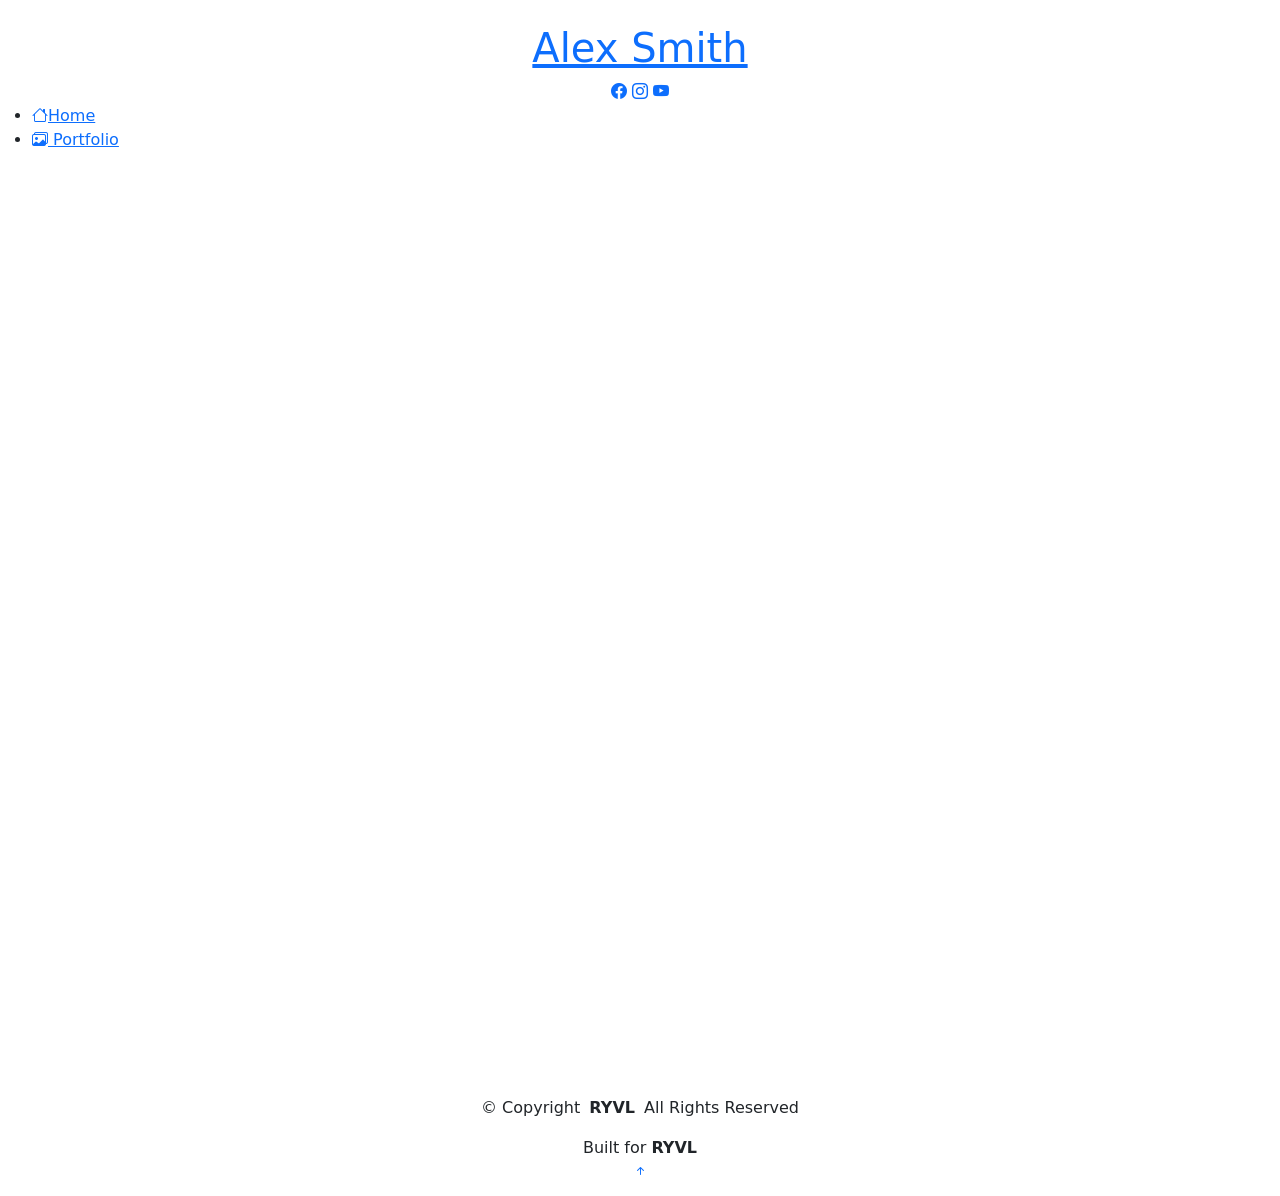
==== iPortfolio/index.html @ b70d0eb5 "1v" ====
<!DOCTYPE html>
<html lang="en">

<head>
  <meta charset="utf-8">
  <meta content="width=device-width, initial-scale=1.0" name="viewport">
  <title>Index - iPortfolio Bootstrap Template</title>
  <meta content="" name="description">
  <meta content="" name="keywords">

  <!-- Favicons -->
  <link href="assets/img/favicon.png" rel="icon">
  <link href="assets/img/apple-touch-icon.png" rel="apple-touch-icon">

  <!-- Fonts -->
  <link href="https://fonts.googleapis.com" rel="preconnect">
  <link href="https://fonts.gstatic.com" rel="preconnect" crossorigin>
  <link href="https://fonts.googleapis.com/css2?family=Roboto:ital,wght@0,100;0,300;0,400;0,500;0,700;0,900;1,100;1,300;1,400;1,500;1,700;1,900&family=Poppins:ital,wght@0,100;0,200;0,300;0,400;0,500;0,600;0,700;0,800;0,900;1,100;1,200;1,300;1,400;1,500;1,600;1,700;1,800;1,900&family=Raleway:ital,wght@0,100;0,200;0,300;0,400;0,500;0,600;0,700;0,800;0,900;1,100;1,200;1,300;1,400;1,500;1,600;1,700;1,800;1,900&display=swap" rel="stylesheet">

  <!-- Vendor CSS Files -->
  <link href="assets/vendor/bootstrap/css/bootstrap.min.css" rel="stylesheet">
  <link href="assets/vendor/bootstrap-icons/bootstrap-icons.css" rel="stylesheet">
  <link href="assets/vendor/aos/aos.css" rel="stylesheet">
  <link href="assets/vendor/glightbox/css/glightbox.min.css" rel="stylesheet">
  <link href="assets/vendor/swiper/swiper-bundle.min.css" rel="stylesheet">

  <!-- Main CSS File -->
  <link href="assets/css/main.css" rel="stylesheet">

  <!-- =======================================================
  * Template Name: iPortfolio
  * Template URL: https://bootstrapmade.com/iportfolio-bootstrap-portfolio-websites-template/
  * Updated: Jun 29 2024 with Bootstrap v5.3.3
  * Author: BootstrapMade.com
  * License: https://bootstrapmade.com/license/
  ======================================================== -->
</head>

<body class="index-page">

  <header id="header" class="header dark-background d-flex flex-column">
    <i class="header-toggle d-xl-none bi bi-list"></i>

    <div class="profile-img">
      <img src="assets/img/my-profile-img.jpg" alt="" class="img-fluid rounded-circle">
    </div>

    <a href="index.html" class="logo d-flex align-items-center justify-content-center">
      <!-- Uncomment the line below if you also wish to use an image logo -->
      <!-- <img src="assets/img/logo.png" alt=""> -->
      <h1 class="sitename">Alex Smith</h1>
    </a>

    <div class="social-links text-center">
      <a href="https://www.facebook.com/aziy.andostylo.7/" class="facebook" target="_blank" rel="noopener noreferrer"><i class="bi bi-facebook"></i></a>
      <a href="https://www.instagram.com/__hkl3" class="instagram" target="_blank" rel="noopener noreferrer"><i class="bi bi-instagram"></i></a>
      <a href="https://www.youtube.com/@kaaloul_hamza" class="youtube" target="_blank" rel="noopener noreferrer"><i class="bi bi-youtube"></i></a>
    </div>

    <nav id="navmenu" class="navmenu">
      <ul>
        <li><a href="#hero" class="active"><i class="bi bi-house navicon"></i>Home</a></li>
        <li><a href="#portfolio"><i class="bi bi-images navicon"></i> Portfolio</a></li>
      </ul>
    </nav>

  </header>

  <main class="main">

    <!-- Hero Section -->
    <section id="hero" class="hero section dark-background">

      <img src="assets/img/hero-bg.jpg" alt="" data-aos="fade-in" class="">

      <div class="container" data-aos="fade-up" data-aos-delay="100">
        <h2>Alex Smith</h2>
        <p>I'm <span class="typed" data-typed-items="Designer, Developer, Freelancer, Photographer">Designer</span><span class="typed-cursor typed-cursor--blink" aria-hidden="true"></span><span class="typed-cursor typed-cursor--blink" aria-hidden="true"></span></p>
      </div>

    </section><!-- /Hero Section -->


    <!-- Portfolio Section -->
    <section id="portfolio" class="portfolio section light-background">

      <!-- Section Title -->
      <div class="container section-title" data-aos="fade-up">
        <h2>Projects</h2>
        <p>Magnam dolores commodi suscipit. Necessitatibus eius consequatur ex aliquid fuga eum quidem. Sit sint consectetur velit. Quisquam quos quisquam cupiditate. Et nemo qui impedit suscipit alias ea. Quia fugiat sit in iste officiis commodi quidem hic quas.</p>
      </div><!-- End Section Title -->

      <div class="container">

        <div class="isotope-layout" data-default-filter="*" data-layout="masonry" data-sort="original-order">

          <ul class="portfolio-filters isotope-filters" data-aos="fade-up" data-aos-delay="100">
            <li data-filter="*" class="filter-active">All</li>
            <li data-filter=".filter-app">App</li>
            <li data-filter=".filter-product">Product</li>
            <li data-filter=".filter-branding">Branding</li>
            <li data-filter=".filter-books">Books</li>
          </ul><!-- End Portfolio Filters -->

          <div class="row gy-4 isotope-container" data-aos="fade-up" data-aos-delay="200">

            <div class="col-lg-4 col-md-6 portfolio-item isotope-item filter-app">
              <div class="portfolio-content h-100">
                <img src="assets/img/portfolio/app-1.jpg" class="img-fluid" alt="">
                <div class="portfolio-info">
                  <h4>App 1</h4>
                  <p>Lorem ipsum, dolor sit amet consectetur</p>
                  <a href="assets/img/portfolio/app-1.jpg" title="App 1" data-gallery="portfolio-gallery-app" class="glightbox preview-link"><i class="bi bi-zoom-in"></i></a>
                  <a href="portfolio-details.html" title="More Details" class="details-link"><i class="bi bi-link-45deg"></i></a>
                </div>
              </div>
            </div><!-- End Portfolio Item -->

            <div class="col-lg-4 col-md-6 portfolio-item isotope-item filter-product">
              <div class="portfolio-content h-100">
                <img src="assets/img/portfolio/product-1.jpg" class="img-fluid" alt="">
                <div class="portfolio-info">
                  <h4>Product 1</h4>
                  <p>Lorem ipsum, dolor sit amet consectetur</p>
                  <a href="assets/img/portfolio/product-1.jpg" title="Product 1" data-gallery="portfolio-gallery-product" class="glightbox preview-link"><i class="bi bi-zoom-in"></i></a>
                  <a href="portfolio-details.html" title="More Details" class="details-link"><i class="bi bi-link-45deg"></i></a>
                </div>
              </div>
            </div><!-- End Portfolio Item -->

            <div class="col-lg-4 col-md-6 portfolio-item isotope-item filter-branding">
              <div class="portfolio-content h-100">
                <img src="assets/img/portfolio/branding-1.jpg" class="img-fluid" alt="">
                <div class="portfolio-info">
                  <h4>Branding 1</h4>
                  <p>Lorem ipsum, dolor sit amet consectetur</p>
                  <a href="assets/img/portfolio/branding-1.jpg" title="Branding 1" data-gallery="portfolio-gallery-branding" class="glightbox preview-link"><i class="bi bi-zoom-in"></i></a>
                  <a href="portfolio-details.html" title="More Details" class="details-link"><i class="bi bi-link-45deg"></i></a>
                </div>
              </div>
            </div><!-- End Portfolio Item -->

            <div class="col-lg-4 col-md-6 portfolio-item isotope-item filter-books">
              <div class="portfolio-content h-100">
                <img src="assets/img/portfolio/books-1.jpg" class="img-fluid" alt="">
                <div class="portfolio-info">
                  <h4>Books 1</h4>
                  <p>Lorem ipsum, dolor sit amet consectetur</p>
                  <a href="assets/img/portfolio/books-1.jpg" title="Branding 1" data-gallery="portfolio-gallery-book" class="glightbox preview-link"><i class="bi bi-zoom-in"></i></a>
                  <a href="portfolio-details.html" title="More Details" class="details-link"><i class="bi bi-link-45deg"></i></a>
                </div>
              </div>
            </div><!-- End Portfolio Item -->

            <div class="col-lg-4 col-md-6 portfolio-item isotope-item filter-app">
              <div class="portfolio-content h-100">
                <img src="assets/img/portfolio/app-2.jpg" class="img-fluid" alt="">
                <div class="portfolio-info">
                  <h4>App 2</h4>
                  <p>Lorem ipsum, dolor sit amet consectetur</p>
                  <a href="assets/img/portfolio/app-2.jpg" title="App 2" data-gallery="portfolio-gallery-app" class="glightbox preview-link"><i class="bi bi-zoom-in"></i></a>
                  <a href="portfolio-details.html" title="More Details" class="details-link"><i class="bi bi-link-45deg"></i></a>
                </div>
              </div>
            </div><!-- End Portfolio Item -->

            <div class="col-lg-4 col-md-6 portfolio-item isotope-item filter-product">
              <div class="portfolio-content h-100">
                <img src="assets/img/portfolio/product-2.jpg" class="img-fluid" alt="">
                <div class="portfolio-info">
                  <h4>Product 2</h4>
                  <p>Lorem ipsum, dolor sit amet consectetur</p>
                  <a href="assets/img/portfolio/product-2.jpg" title="Product 2" data-gallery="portfolio-gallery-product" class="glightbox preview-link"><i class="bi bi-zoom-in"></i></a>
                  <a href="portfolio-details.html" title="More Details" class="details-link"><i class="bi bi-link-45deg"></i></a>
                </div>
              </div>
            </div><!-- End Portfolio Item -->

            <div class="col-lg-4 col-md-6 portfolio-item isotope-item filter-branding">
              <div class="portfolio-content h-100">
                <img src="assets/img/portfolio/branding-2.jpg" class="img-fluid" alt="">
                <div class="portfolio-info">
                  <h4>Branding 2</h4>
                  <p>Lorem ipsum, dolor sit amet consectetur</p>
                  <a href="assets/img/portfolio/branding-2.jpg" title="Branding 2" data-gallery="portfolio-gallery-branding" class="glightbox preview-link"><i class="bi bi-zoom-in"></i></a>
                  <a href="portfolio-details.html" title="More Details" class="details-link"><i class="bi bi-link-45deg"></i></a>
                </div>
              </div>
            </div><!-- End Portfolio Item -->

            <div class="col-lg-4 col-md-6 portfolio-item isotope-item filter-books">
              <div class="portfolio-content h-100">
                <img src="assets/img/portfolio/books-2.jpg" class="img-fluid" alt="">
                <div class="portfolio-info">
                  <h4>Books 2</h4>
                  <p>Lorem ipsum, dolor sit amet consectetur</p>
                  <a href="assets/img/portfolio/books-2.jpg" title="Branding 2" data-gallery="portfolio-gallery-book" class="glightbox preview-link"><i class="bi bi-zoom-in"></i></a>
                  <a href="portfolio-details.html" title="More Details" class="details-link"><i class="bi bi-link-45deg"></i></a>
                </div>
              </div>
            </div><!-- End Portfolio Item -->

            <div class="col-lg-4 col-md-6 portfolio-item isotope-item filter-app">
              <div class="portfolio-content h-100">
                <img src="assets/img/portfolio/app-3.jpg" class="img-fluid" alt="">
                <div class="portfolio-info">
                  <h4>App 3</h4>
                  <p>Lorem ipsum, dolor sit amet consectetur</p>
                  <a href="assets/img/portfolio/app-3.jpg" title="App 3" data-gallery="portfolio-gallery-app" class="glightbox preview-link"><i class="bi bi-zoom-in"></i></a>
                  <a href="portfolio-details.html" title="More Details" class="details-link"><i class="bi bi-link-45deg"></i></a>
                </div>
              </div>
            </div><!-- End Portfolio Item -->

            <div class="col-lg-4 col-md-6 portfolio-item isotope-item filter-product">
              <div class="portfolio-content h-100">
                <img src="assets/img/portfolio/product-3.jpg" class="img-fluid" alt="">
                <div class="portfolio-info">
                  <h4>Product 3</h4>
                  <p>Lorem ipsum, dolor sit amet consectetur</p>
                  <a href="assets/img/portfolio/product-3.jpg" title="Product 3" data-gallery="portfolio-gallery-product" class="glightbox preview-link"><i class="bi bi-zoom-in"></i></a>
                  <a href="portfolio-details.html" title="More Details" class="details-link"><i class="bi bi-link-45deg"></i></a>
                </div>
              </div>
            </div><!-- End Portfolio Item -->

            <div class="col-lg-4 col-md-6 portfolio-item isotope-item filter-branding">
              <div class="portfolio-content h-100">
                <img src="assets/img/portfolio/branding-3.jpg" class="img-fluid" alt="">
                <div class="portfolio-info">
                  <h4>Branding 3</h4>
                  <p>Lorem ipsum, dolor sit amet consectetur</p>
                  <a href="assets/img/portfolio/branding-3.jpg" title="Branding 2" data-gallery="portfolio-gallery-branding" class="glightbox preview-link"><i class="bi bi-zoom-in"></i></a>
                  <a href="portfolio-details.html" title="More Details" class="details-link"><i class="bi bi-link-45deg"></i></a>
                </div>
              </div>
            </div><!-- End Portfolio Item -->

            <div class="col-lg-4 col-md-6 portfolio-item isotope-item filter-books">
              <div class="portfolio-content h-100">
                <img src="assets/img/portfolio/books-3.jpg" class="img-fluid" alt="">
                <div class="portfolio-info">
                  <h4>Books 3</h4>
                  <p>Lorem ipsum, dolor sit amet consectetur</p>
                  <a href="assets/img/portfolio/books-3.jpg" title="Branding 3" data-gallery="portfolio-gallery-book" class="glightbox preview-link"><i class="bi bi-zoom-in"></i></a>
                  <a href="portfolio-details.html" title="More Details" class="details-link"><i class="bi bi-link-45deg"></i></a>
                </div>
              </div>
            </div><!-- End Portfolio Item -->

          </div><!-- End Portfolio Container -->

        </div>

      </div>

    </section><!-- /Portfolio Section -->


        </div>

      </div>

    </section><!-- /Contact Section -->

  </main>

  <footer id="footer" class="footer position-relative light-background">

    <div class="container">
      <div class="copyright text-center ">
        <p>© <span>Copyright</span> <strong class="px-1 sitename">RYVL</strong> <span>All Rights Reserved</span></p>
      </div>
      <div class="credits text-center">
        Built for <strong>RYVL</strong>
      </div>
    </div>

  </footer>

  <!-- Scroll Top -->
  <a href="#" id="scroll-top" class="scroll-top d-flex align-items-center justify-content-center"><i class="bi bi-arrow-up-short"></i></a>

  <!-- Preloader -->
  <div id="preloader"></div>

  <!-- Vendor JS Files -->
  <script src="assets/vendor/bootstrap/js/bootstrap.bundle.min.js"></script>
  <script src="assets/vendor/php-email-form/validate.js"></script>
  <script src="assets/vendor/aos/aos.js"></script>
  <script src="assets/vendor/typed.js/typed.umd.js"></script>
  <script src="assets/vendor/purecounter/purecounter_vanilla.js"></script>
  <script src="assets/vendor/waypoints/noframework.waypoints.js"></script>
  <script src="assets/vendor/glightbox/js/glightbox.min.js"></script>
  <script src="assets/vendor/imagesloaded/imagesloaded.pkgd.min.js"></script>
  <script src="assets/vendor/isotope-layout/isotope.pkgd.min.js"></script>
  <script src="assets/vendor/swiper/swiper-bundle.min.js"></script>

  <!-- Main JS File -->
  <script src="assets/js/main.js"></script>

</body>

</html>
---- iPortfolio/assets/css/main.css ----
/**
* Template Name: iPortfolio
* Template URL: https://bootstrapmade.com/iportfolio-bootstrap-portfolio-websites-template/
* Updated: Jun 29 2024 with Bootstrap v5.3.3
* Author: BootstrapMade.com
* License: https://bootstrapmade.com/license/
*/

/*--------------------------------------------------------------
# Font & Color Variables
# Help: https://bootstrapmade.com/color-system/
--------------------------------------------------------------*/
/* Fonts */
:root {
  --default-font: "Roboto",  system-ui, -apple-system, "Segoe UI", Roboto, "Helvetica Neue", Arial, "Noto Sans", "Liberation Sans", sans-serif, "Apple Color Emoji", "Segoe UI Emoji", "Segoe UI Symbol", "Noto Color Emoji";
  --heading-font: "Raleway",  sans-serif;
  --nav-font: "Poppins",  sans-serif;
}

/* Global Colors - The following color variables are used throughout the website. Updating them here will change the color scheme of the entire website */
:root { 
  --background-color: #ffffff; /* Background color for the entire website, including individual sections */
  --default-color: #272829; /* Default color used for the majority of the text content across the entire website */
  --heading-color: #050d18; /* Color for headings, subheadings and title throughout the website */
  --accent-color: #149ddd; /* Accent color that represents your brand on the website. It's used for buttons, links, and other elements that need to stand out */
  --surface-color: #ffffff; /* The surface color is used as a background of boxed elements within sections, such as cards, icon boxes, or other elements that require a visual separation from the global background. */
  --contrast-color: #ffffff; /* Contrast color for text, ensuring readability against backgrounds of accent, heading, or default colors. */
}

/* Nav Menu Colors - The following color variables are used specifically for the navigation menu. They are separate from the global colors to allow for more customization options */
:root {
  --nav-color: #a8a9b4;  /* The default color of the main navmenu links */
  --nav-hover-color: #ffffff; /* Applied to main navmenu links when they are hovered over or active */
  --nav-mobile-background-color: #040b14; /* Used as the background color for mobile navigation menu */
  --nav-dropdown-background-color: #040b14; /* Used as the background color for dropdown items that appear when hovering over primary navigation items */
  --nav-dropdown-color: #a8a9b4; /* Used for navigation links of the dropdown items in the navigation menu. */
  --nav-dropdown-hover-color: #ffffff; /* Similar to --nav-hover-color, this color is applied to dropdown navigation links when they are hovered over. */
}

/* Color Presets - These classes override global colors when applied to any section or element, providing reuse of the sam color scheme. */

.light-background {
  --background-color: #f4fafd;
  --surface-color: #ffffff;
}

.dark-background {
  --background-color: #040b14;
  --default-color: #ffffff;
  --heading-color: #ffffff;
  --surface-color: #151f2b;
  --contrast-color: #ffffff;
}

/* Smooth scroll */
:root {
  scroll-behavior: smooth;
}

/*--------------------------------------------------------------
# General Styling & Shared Classes
--------------------------------------------------------------*/
body {
  color: var(--default-color);
  background-color: var(--background-color);
  font-family: var(--default-font);
}

a {
  color: var(--accent-color);
  text-decoration: none;
  transition: 0.3s;
}

a:hover {
  color: color-mix(in srgb, var(--accent-color), transparent 25%);
  text-decoration: none;
}

h1,
h2,
h3,
h4,
h5,
h6 {
  color: var(--heading-color);
  font-family: var(--heading-font);
}

/* PHP Email Form Messages
------------------------------*/
.php-email-form .error-message {
  display: none;
  background: #df1529;
  color: #ffffff;
  text-align: left;
  padding: 15px;
  margin-bottom: 24px;
  font-weight: 600;
}

.php-email-form .sent-message {
  display: none;
  color: #ffffff;
  background: #059652;
  text-align: center;
  padding: 15px;
  margin-bottom: 24px;
  font-weight: 600;
}

.php-email-form .loading {
  display: none;
  background: var(--surface-color);
  text-align: center;
  padding: 15px;
  margin-bottom: 24px;
}

.php-email-form .loading:before {
  content: "";
  display: inline-block;
  border-radius: 50%;
  width: 24px;
  height: 24px;
  margin: 0 10px -6px 0;
  border: 3px solid var(--accent-color);
  border-top-color: var(--surface-color);
  animation: php-email-form-loading 1s linear infinite;
}

@keyframes php-email-form-loading {
  0% {
    transform: rotate(0deg);
  }

  100% {
    transform: rotate(360deg);
  }
}

/*--------------------------------------------------------------
# Global Header
--------------------------------------------------------------*/
.header {
  color: var(--default-color);
  background-color: var(--background-color);
  position: fixed;
  top: 0;
  left: 0;
  bottom: 0;
  padding: 0 15px;
  width: 300px;
  transition: all ease-in-out 0.3s;
  overflow-y: auto;
  z-index: 997;
  border-right: 1px solid color-mix(in srgb, var(--default-color), transparent 90%);
}

.header .profile-img img {
  margin: 15px auto;
  display: block;
  width: 120px;
  border: 8px solid color-mix(in srgb, var(--default-color), transparent 85%);
}

.header .logo {
  line-height: 1;
  margin-bottom: 15px;
}

.header .logo img {
  max-height: 32px;
  margin-right: 8px;
}

.header .logo h1 {
  font-size: 24px;
  margin: 0;
  font-weight: 700;
  color: var(--heading-color);
}

.header .social-links {
  margin: 0 0 20px 0;
}

.header .social-links a {
  font-size: 16px;
  display: inline-flex;
  align-items: center;
  justify-content: center;
  background: color-mix(in srgb, var(--default-color), transparent 90%);
  color: var(--default-color);
  margin: 0 2px;
  border-radius: 50%;
  text-align: center;
  width: 40px;
  height: 40px;
  transition: 0.3s;
}

.header .social-links a:hover {
  color: var(--contrast-color);
  background: var(--accent-color);
}

@media (min-width: 1200px) {

  .header~main,
  .header~#footer {
    margin-left: 300px;
  }
}

@media (max-width: 1199px) {
  .header {
    left: -100%;
  }
}

.header.header-show {
  left: 0;
}

.header .header-toggle {
  color: var(--contrast-color);
  background-color: var(--accent-color);
  font-size: 22px;
  display: flex;
  align-items: center;
  justify-content: center;
  width: 40px;
  height: 40px;
  border-radius: 50%;
  cursor: pointer;
  position: fixed;
  top: 15px;
  right: 15px;
  z-index: 9999;
  transition: background-color 0.3s;
}

.header .header-toggle:hover {
  color: var(--contrast-color);
  background-color: color-mix(in srgb, var(--accent-color) 90%, white 15%);
}

/*--------------------------------------------------------------
# Navigation Menu
--------------------------------------------------------------*/
.mobile-nav-toggle {
  display: none;
}

.navmenu {
  padding: 0;
  z-index: 9997;
}

.navmenu ul {
  list-style: none;
  padding: 0 0 20px 0;
  margin: 0;
}

.navmenu a,
.navmenu a:focus {
  color: var(--nav-color);
  padding: 15px 10px;
  font-family: var(--nav-font);
  font-size: 16px;
  font-weight: 400;
  display: flex;
  align-items: center;
  white-space: nowrap;
  transition: 0.3s;
  width: 100%;
}

.navmenu a .navicon,
.navmenu a:focus .navicon {
  font-size: 20px;
  margin-right: 10px;
}

.navmenu a .toggle-dropdown,
.navmenu a:focus .toggle-dropdown {
  font-size: 12px;
  line-height: 0;
  margin-left: auto;
  width: 30px;
  height: 30px;
  display: flex;
  align-items: center;
  justify-content: center;
  border-radius: 50%;
  transition: 0.3s;
  flex-shrink: 0;
  background-color: color-mix(in srgb, var(--accent-color), transparent 90%);
}

.navmenu a .toggle-dropdown:hover,
.navmenu a:focus .toggle-dropdown:hover {
  background-color: var(--accent-color);
  color: var(--contrast-color);
}

.navmenu a:hover,
.navmenu .active,
.navmenu .active:focus {
  color: var(--nav-hover-color);
}

.navmenu a:hover .navicon,
.navmenu .active .navicon,
.navmenu .active:focus .navicon {
  color: var(--accent-color);
}

.navmenu .active .toggle-dropdown,
.navmenu .active:focus .toggle-dropdown {
  background-color: var(--accent-color);
  color: var(--contrast-color);
  transform: rotate(180deg);
}

.navmenu .dropdown {
  display: block;
}

.navmenu .dropdown a,
.navmenu .dropdown a:focus {
  color: --nav-dropdown-color;
}

.navmenu .dropdown a:hover,
.navmenu .dropdown .active,
.navmenu .dropdown .active:focus {
  color: var(--nav-dropdown-hover-color);
}

.navmenu .dropdown ul {
  position: static;
  display: none;
  z-index: 99;
  padding: 5px 10px;
  margin: 5px 10px;
  background-color: var(--nav-dropdown-background-color);
  border: 1px solid color-mix(in srgb, var(--default-color), transparent 90%);
  box-shadow: none;
  transition: all 0.5s ease-in-out;
}

.navmenu .dropdown ul ul {
  background-color: rgba(33, 37, 41, 0.1);
}

.navmenu .dropdown>.dropdown-active {
  display: block;
  background-color: rgba(33, 37, 41, 0.03);
}

/*--------------------------------------------------------------
# Global Footer
--------------------------------------------------------------*/
.footer {
  color: var(--default-color);
  background-color: var(--background-color);
  font-size: 14px;
  padding: 40px 0;
  position: relative;
  border-top: 1px solid color-mix(in srgb, var(--default-color), transparent 90%);
}

.footer .copyright p {
  margin-bottom: 0;
}

.footer .credits {
  margin-top: 4px;
  font-size: 13px;
  text-align: center;
}

/*--------------------------------------------------------------
# Preloader
--------------------------------------------------------------*/
#preloader {
  position: fixed;
  inset: 0;
  z-index: 999999;
  overflow: hidden;
  background: var(--background-color);
  transition: all 0.6s ease-out;
}

#preloader:before {
  content: "";
  position: fixed;
  top: calc(50% - 30px);
  left: calc(50% - 30px);
  border: 6px solid #ffffff;
  border-color: var(--accent-color) transparent var(--accent-color) transparent;
  border-radius: 50%;
  width: 60px;
  height: 60px;
  animation: animate-preloader 1.5s linear infinite;
}

@keyframes animate-preloader {
  0% {
    transform: rotate(0deg);
  }

  100% {
    transform: rotate(360deg);
  }
}

/*--------------------------------------------------------------
# Scroll Top Button
--------------------------------------------------------------*/
.scroll-top {
  position: fixed;
  visibility: hidden;
  opacity: 0;
  right: 15px;
  bottom: -15px;
  z-index: 99999;
  background-color: var(--accent-color);
  width: 44px;
  height: 44px;
  border-radius: 50px;
  transition: all 0.4s;
}

.scroll-top i {
  font-size: 24px;
  color: var(--contrast-color);
  line-height: 0;
}

.scroll-top:hover {
  background-color: color-mix(in srgb, var(--accent-color), transparent 20%);
  color: var(--contrast-color);
}

.scroll-top.active {
  visibility: visible;
  opacity: 1;
  bottom: 15px;
}

/*--------------------------------------------------------------
# Disable aos animation delay on mobile devices
--------------------------------------------------------------*/
@media screen and (max-width: 768px) {
  [data-aos-delay] {
    transition-delay: 0 !important;
  }
}

/*--------------------------------------------------------------
# Global Page Titles & Breadcrumbs
--------------------------------------------------------------*/
.page-title {
  color: var(--default-color);
  background-color: var(--background-color);
  padding: 25px 0;
  position: relative;
}

.page-title h1 {
  font-size: 24px;
  font-weight: 700;
}

.page-title .breadcrumbs ol {
  display: flex;
  flex-wrap: wrap;
  list-style: none;
  padding: 0;
  margin: 0;
  font-size: 14px;
  font-weight: 400;
}

.page-title .breadcrumbs ol li+li {
  padding-left: 10px;
}

.page-title .breadcrumbs ol li+li::before {
  content: "/";
  display: inline-block;
  padding-right: 10px;
  color: color-mix(in srgb, var(--default-color), transparent 70%);
}

/*--------------------------------------------------------------
# Global Sections
--------------------------------------------------------------*/
section,
.section {
  color: var(--default-color);
  background-color: var(--background-color);
  padding: 60px 0;
  overflow: clip;
}

/*--------------------------------------------------------------
# Global Section Titles
--------------------------------------------------------------*/
.section-title {
  padding-bottom: 60px;
  position: relative;
}

.section-title h2 {
  font-size: 32px;
  font-weight: 700;
  margin-bottom: 20px;
  padding-bottom: 20px;
  position: relative;
}

.section-title h2:after {
  content: "";
  position: absolute;
  display: block;
  width: 50px;
  height: 3px;
  background: var(--accent-color);
  left: 0;
  bottom: 0;
}

.section-title p {
  margin-bottom: 0;
}

/*--------------------------------------------------------------
# Hero Section
--------------------------------------------------------------*/
.hero {
  width: 100%;
  min-height: 100vh;
  position: relative;
  padding: 80px 0;
  display: flex;
  align-items: center;
  justify-content: center;
}

.hero img {
  position: absolute;
  inset: 0;
  display: block;
  width: 100%;
  height: 100%;
  object-fit: cover;
  z-index: 1;
}

.hero:before {
  content: "";
  background: color-mix(in srgb, var(--background-color), transparent 70%);
  position: absolute;
  inset: 0;
  z-index: 2;
}

.hero .container {
  position: relative;
  z-index: 3;
}

.hero h2 {
  margin: 0;
  font-size: 64px;
  font-weight: 700;
}

.hero p {
  margin: 5px 0 0 0;
  font-size: 26px;
}

.hero p span {
  letter-spacing: 1px;
  border-bottom: 2px solid var(--accent-color);
}

.hero .social-links {
  margin-top: 25px;
}

.hero .social-links a {
  font-size: 24px;
  display: inline-block;
  color: color-mix(in srgb, var(--default-color), transparent 50%);
  line-height: 1;
  margin-right: 20px;
  transition: 0.3s;
}

.hero .social-links a:hover {
  color: var(--accent-color);
}

@media (max-width: 768px) {
  .hero h2 {
    font-size: 32px;
  }

  .hero p {
    font-size: 20px;
  }
}

/*--------------------------------------------------------------
# About Section
--------------------------------------------------------------*/
.about .content h2 {
  font-weight: 700;
  font-size: 24px;
}

.about .content ul {
  list-style: none;
  padding: 0;
}

.about .content ul li {
  margin-bottom: 20px;
  display: flex;
  align-items: center;
}

.about .content ul strong {
  margin-right: 10px;
}

.about .content ul i {
  font-size: 16px;
  margin-right: 5px;
  color: var(--accent-color);
  line-height: 0;
}

/*--------------------------------------------------------------
# Stats Section
--------------------------------------------------------------*/
.stats .stats-item {
  padding: 30px;
  width: 100%;
}

.stats .stats-item i {
  color: var(--accent-color);
  display: block;
  font-size: 44px;
  float: left;
  line-height: 0;
}

.stats .stats-item .purecounter {
  color: var(--heading-color);
  font-size: 48px;
  line-height: 40px;
  display: block;
  font-weight: 700;
  margin-left: 60px;
}

.stats .stats-item p {
  color: color-mix(in srgb, var(--default-color), transparent 40%);
  padding: 15px 0 0 0;
  margin: 0 0 0 60px;
  font-family: var(--heading-font);
  font-size: 14px;
}

/*--------------------------------------------------------------
# Skills Section
--------------------------------------------------------------*/
.skills .progress {
  height: 60px;
  display: block;
  background: none;
  border-radius: 0;
}

.skills .progress .skill {
  color: var(--heading-color);
  padding: 0;
  margin: 0 0 6px 0;
  text-transform: uppercase;
  display: block;
  font-weight: 600;
  font-family: var(--heading-font);
}

.skills .progress .skill .val {
  float: right;
  font-style: normal;
}

.skills .progress-bar-wrap {
  background: color-mix(in srgb, var(--default-color), transparent 90%);
  height: 10px;
}

.skills .progress-bar {
  width: 1px;
  height: 10px;
  transition: 0.9s;
  background-color: var(--accent-color);
}

/*--------------------------------------------------------------
# Resume Section
--------------------------------------------------------------*/
.resume .resume-title {
  color: var(--heading-color);
  font-size: 26px;
  font-weight: 700;
  margin-top: 20px;
  margin-bottom: 20px;
}

.resume .resume-item {
  padding: 0 0 20px 20px;
  margin-top: -2px;
  border-left: 2px solid var(--accent-color);
  position: relative;
}

.resume .resume-item h4 {
  line-height: 18px;
  font-size: 18px;
  font-weight: 600;
  text-transform: uppercase;
  color: color-mix(in srgb, var(--default-color), transparent 20%);
  margin-bottom: 10px;
}

.resume .resume-item h5 {
  font-size: 16px;
  padding: 5px 15px;
  display: inline-block;
  font-weight: 600;
  margin-bottom: 10px;
}

.resume .resume-item ul {
  padding-left: 20px;
}

.resume .resume-item ul li {
  padding-bottom: 10px;
}

.resume .resume-item:last-child {
  padding-bottom: 0;
}

.resume .resume-item::before {
  content: "";
  position: absolute;
  width: 16px;
  height: 16px;
  border-radius: 50px;
  left: -9px;
  top: 0;
  background: var(--background-color);
  border: 2px solid var(--accent-color);
}

/*--------------------------------------------------------------
# Portfolio Section
--------------------------------------------------------------*/
.portfolio .portfolio-filters {
  padding: 0;
  margin: 0 auto 20px auto;
  list-style: none;
  text-align: center;
}

.portfolio .portfolio-filters li {
  cursor: pointer;
  display: inline-block;
  padding: 0;
  font-size: 14px;
  font-weight: 400;
  margin: 0 10px;
  line-height: 1;
  text-transform: uppercase;
  margin-bottom: 10px;
  transition: all 0.3s ease-in-out;
}

.portfolio .portfolio-filters li:hover,
.portfolio .portfolio-filters li.filter-active {
  color: var(--accent-color);
}

.portfolio .portfolio-filters li:first-child {
  margin-left: 0;
}

.portfolio .portfolio-filters li:last-child {
  margin-right: 0;
}

@media (max-width: 575px) {
  .portfolio .portfolio-filters li {
    font-size: 14px;
    margin: 0 5px;
  }
}

.portfolio .portfolio-content {
  position: relative;
  overflow: hidden;
}

.portfolio .portfolio-content img {
  transition: 0.3s;
}

.portfolio .portfolio-content .portfolio-info {
  opacity: 0;
  position: absolute;
  inset: 0;
  z-index: 3;
  transition: all ease-in-out 0.3s;
  background: rgba(0, 0, 0, 0.6);
  padding: 15px;
}

.portfolio .portfolio-content .portfolio-info h4 {
  font-size: 14px;
  padding: 5px 10px;
  font-weight: 400;
  color: #ffffff;
  display: inline-block;
  background-color: var(--accent-color);
}

.portfolio .portfolio-content .portfolio-info p {
  position: absolute;
  bottom: 10px;
  text-align: center;
  display: inline-block;
  left: 0;
  right: 0;
  font-size: 16px;
  font-weight: 600;
  color: rgba(255, 255, 255, 0.8);
}

.portfolio .portfolio-content .portfolio-info .preview-link,
.portfolio .portfolio-content .portfolio-info .details-link {
  position: absolute;
  left: calc(50% - 40px);
  font-size: 26px;
  top: calc(50% - 14px);
  color: #fff;
  transition: 0.3s;
  line-height: 1.2;
}

.portfolio .portfolio-content .portfolio-info .preview-link:hover,
.portfolio .portfolio-content .portfolio-info .details-link:hover {
  color: var(--accent-color);
}

.portfolio .portfolio-content .portfolio-info .details-link {
  left: 50%;
  font-size: 34px;
  line-height: 0;
}

.portfolio .portfolio-content:hover .portfolio-info {
  opacity: 1;
}

.portfolio .portfolio-content:hover img {
  transform: scale(1.1);
}

/*--------------------------------------------------------------
# Services Section
--------------------------------------------------------------*/
.services .service-item {
  position: relative;
}

.services .service-item .icon {
  background: var(--accent-color);
  display: flex;
  align-items: center;
  justify-content: center;
  width: 54px;
  height: 54px;
  border-radius: 50%;
  transition: 0.5s;
  border: 1px solid var(--accent-color);
  margin-right: 20px;
}

.services .service-item .icon i {
  color: var(--contrast-color);
  font-size: 24px;
  line-height: 0;
}

.services .service-item:hover .icon {
  background: var(--surface-color);
}

.services .service-item:hover .icon i {
  color: var(--accent-color);
}

.services .service-item .title {
  font-weight: 700;
  margin-bottom: 15px;
  font-size: 18px;
}

.services .service-item .title a {
  color: var(--heading-color);
}

.services .service-item .title a:hover {
  color: var(--accent-color);
}

.services .service-item .description {
  line-height: 24px;
  font-size: 14px;
}

/*--------------------------------------------------------------
# Testimonials Section
--------------------------------------------------------------*/
.testimonials .testimonials-carousel,
.testimonials .testimonials-slider {
  overflow: hidden;
}

.testimonials .testimonial-item {
  box-sizing: content-box;
  text-align: center;
  min-height: 320px;
}

.testimonials .testimonial-item .testimonial-img {
  width: 90px;
  border-radius: 50%;
  margin: 0 auto;
}

.testimonials .testimonial-item h3 {
  font-size: 18px;
  font-weight: bold;
  margin: 10px 0 5px 0;
}

.testimonials .testimonial-item h4 {
  font-size: 14px;
  color: color-mix(in srgb, var(--default-color), transparent 20%);
  margin: 0;
}

.testimonials .testimonial-item .quote-icon-left,
.testimonials .testimonial-item .quote-icon-right {
  color: color-mix(in srgb, var(--accent-color), transparent 40%);
  font-size: 26px;
  line-height: 0;
}

.testimonials .testimonial-item .quote-icon-left {
  display: inline-block;
  left: -5px;
  position: relative;
}

.testimonials .testimonial-item .quote-icon-right {
  display: inline-block;
  right: -5px;
  position: relative;
  top: 10px;
  transform: scale(-1, -1);
}

.testimonials .testimonial-item p {
  font-style: italic;
  margin: 0 15px 15px 15px;
  padding: 20px;
  background-color: var(--surface-color);
  position: relative;
  margin-bottom: 35px;
  border-radius: 6px;
  box-shadow: 0px 2px 15px rgba(0, 0, 0, 0.1);
}

.testimonials .testimonial-item p::after {
  content: "";
  width: 0;
  height: 0;
  border-top: 20px solid var(--surface-color);
  border-right: 20px solid transparent;
  border-left: 20px solid transparent;
  position: absolute;
  bottom: -20px;
  left: calc(50% - 20px);
}

.testimonials .swiper-wrapper {
  height: auto;
}

.testimonials .swiper-pagination {
  margin-top: 40px;
  position: relative;
}

.testimonials .swiper-pagination .swiper-pagination-bullet {
  width: 12px;
  height: 12px;
  background-color: var(--background-color);
  opacity: 1;
  border: 1px solid var(--accent-color);
}

.testimonials .swiper-pagination .swiper-pagination-bullet-active {
  background-color: var(--accent-color);
}

/*--------------------------------------------------------------
# Contact Section
--------------------------------------------------------------*/
.contact .info-wrap {
  background-color: var(--surface-color);
  box-shadow: 0px 0px 20px rgba(0, 0, 0, 0.1);
  padding: 30px;
}

@media (max-width: 575px) {
  .contact .info-wrap {
    padding: 20px;
  }
}

.contact .info-item {
  margin-bottom: 40px;
}

.contact .info-item i {
  font-size: 20px;
  color: var(--accent-color);
  background: color-mix(in srgb, var(--accent-color), transparent 92%);
  width: 44px;
  height: 44px;
  display: flex;
  justify-content: center;
  align-items: center;
  border-radius: 50px;
  transition: all 0.3s ease-in-out;
  margin-right: 15px;
}

.contact .info-item h3 {
  padding: 0;
  font-size: 18px;
  font-weight: 700;
  margin-bottom: 5px;
}

.contact .info-item p {
  padding: 0;
  margin-bottom: 0;
  font-size: 14px;
}

.contact .info-item:hover i {
  background: var(--accent-color);
  color: var(--contrast-color);
}

.contact .php-email-form {
  background-color: var(--surface-color);
  height: 100%;
  padding: 30px;
  box-shadow: 0px 0px 20px rgba(0, 0, 0, 0.1);
}

@media (max-width: 575px) {
  .contact .php-email-form {
    padding: 20px;
  }
}

.contact .php-email-form input[type=text],
.contact .php-email-form input[type=email],
.contact .php-email-form textarea {
  font-size: 14px;
  padding: 10px 15px;
  box-shadow: none;
  border-radius: 0;
  color: var(--default-color);
  background-color: var(--surface-color);
  border-color: color-mix(in srgb, var(--default-color), transparent 80%);
}

.contact .php-email-form input[type=text]:focus,
.contact .php-email-form input[type=email]:focus,
.contact .php-email-form textarea:focus {
  border-color: var(--accent-color);
}

.contact .php-email-form input[type=text]::placeholder,
.contact .php-email-form input[type=email]::placeholder,
.contact .php-email-form textarea::placeholder {
  color: color-mix(in srgb, var(--default-color), transparent 70%);
}

.contact .php-email-form button[type=submit] {
  color: var(--contrast-color);
  background: var(--accent-color);
  border: 0;
  padding: 10px 30px;
  transition: 0.4s;
  border-radius: 50px;
}

.contact .php-email-form button[type=submit]:hover {
  background: color-mix(in srgb, var(--accent-color), transparent 25%);
}

/*--------------------------------------------------------------
# Portfolio Details Section
--------------------------------------------------------------*/
.portfolio-details .portfolio-details-slider img {
  width: 100%;
}

.portfolio-details .portfolio-details-slider .swiper-pagination {
  margin-top: 20px;
  position: relative;
}

.portfolio-details .portfolio-details-slider .swiper-pagination .swiper-pagination-bullet {
  width: 12px;
  height: 12px;
  background-color: color-mix(in srgb, var(--default-color), transparent 85%);
  opacity: 1;
}

.portfolio-details .portfolio-details-slider .swiper-pagination .swiper-pagination-bullet-active {
  background-color: var(--accent-color);
}

.portfolio-details .portfolio-info {
  padding: 30px;
  box-shadow: 0px 0 30px rgba(0, 0, 0, 0.1);
}

.portfolio-details .portfolio-info h3 {
  font-size: 22px;
  font-weight: 700;
  margin-bottom: 20px;
  padding-bottom: 20px;
  border-bottom: 1px solid color-mix(in srgb, var(--default-color), transparent 85%);
}

.portfolio-details .portfolio-info ul {
  list-style: none;
  padding: 0;
  font-size: 15px;
}

.portfolio-details .portfolio-info ul li+li {
  margin-top: 10px;
}

.portfolio-details .portfolio-description {
  padding-top: 30px;
}

.portfolio-details .portfolio-description h2 {
  font-size: 26px;
  font-weight: 700;
  margin-bottom: 20px;
}

.portfolio-details .portfolio-description p {
  padding: 0;
  color: color-mix(in srgb, var(--default-color), transparent 30%);
}

/*--------------------------------------------------------------
# Service Details Section
--------------------------------------------------------------*/
.service-details .services-list {
  padding: 10px 30px;
  border: 1px solid color-mix(in srgb, var(--default-color), transparent 90%);
  margin-bottom: 20px;
}

.service-details .services-list a {
  display: block;
  line-height: 1;
  padding: 8px 0 8px 15px;
  border-left: 3px solid color-mix(in srgb, var(--default-color), transparent 70%);
  margin: 20px 0;
  color: color-mix(in srgb, var(--default-color), transparent 20%);
  transition: 0.3s;
}

.service-details .services-list a.active {
  color: var(--heading-color);
  font-weight: 700;
  border-color: var(--accent-color);
}

.service-details .services-list a:hover {
  border-color: var(--accent-color);
}

.service-details .services-img {
  margin-bottom: 20px;
}

.service-details h3 {
  font-size: 26px;
  font-weight: 700;
}

.service-details h4 {
  font-size: 20px;
  font-weight: 700;
}

.service-details p {
  font-size: 15px;
}

.service-details ul {
  list-style: none;
  padding: 0;
  font-size: 15px;
}

.service-details ul li {
  padding: 5px 0;
  display: flex;
  align-items: center;
}

.service-details ul i {
  font-size: 20px;
  margin-right: 8px;
  color: var(--accent-color);
}

/*--------------------------------------------------------------
# Starter Section Section
--------------------------------------------------------------*/
.starter-section {
  /* Add your styles here */
}
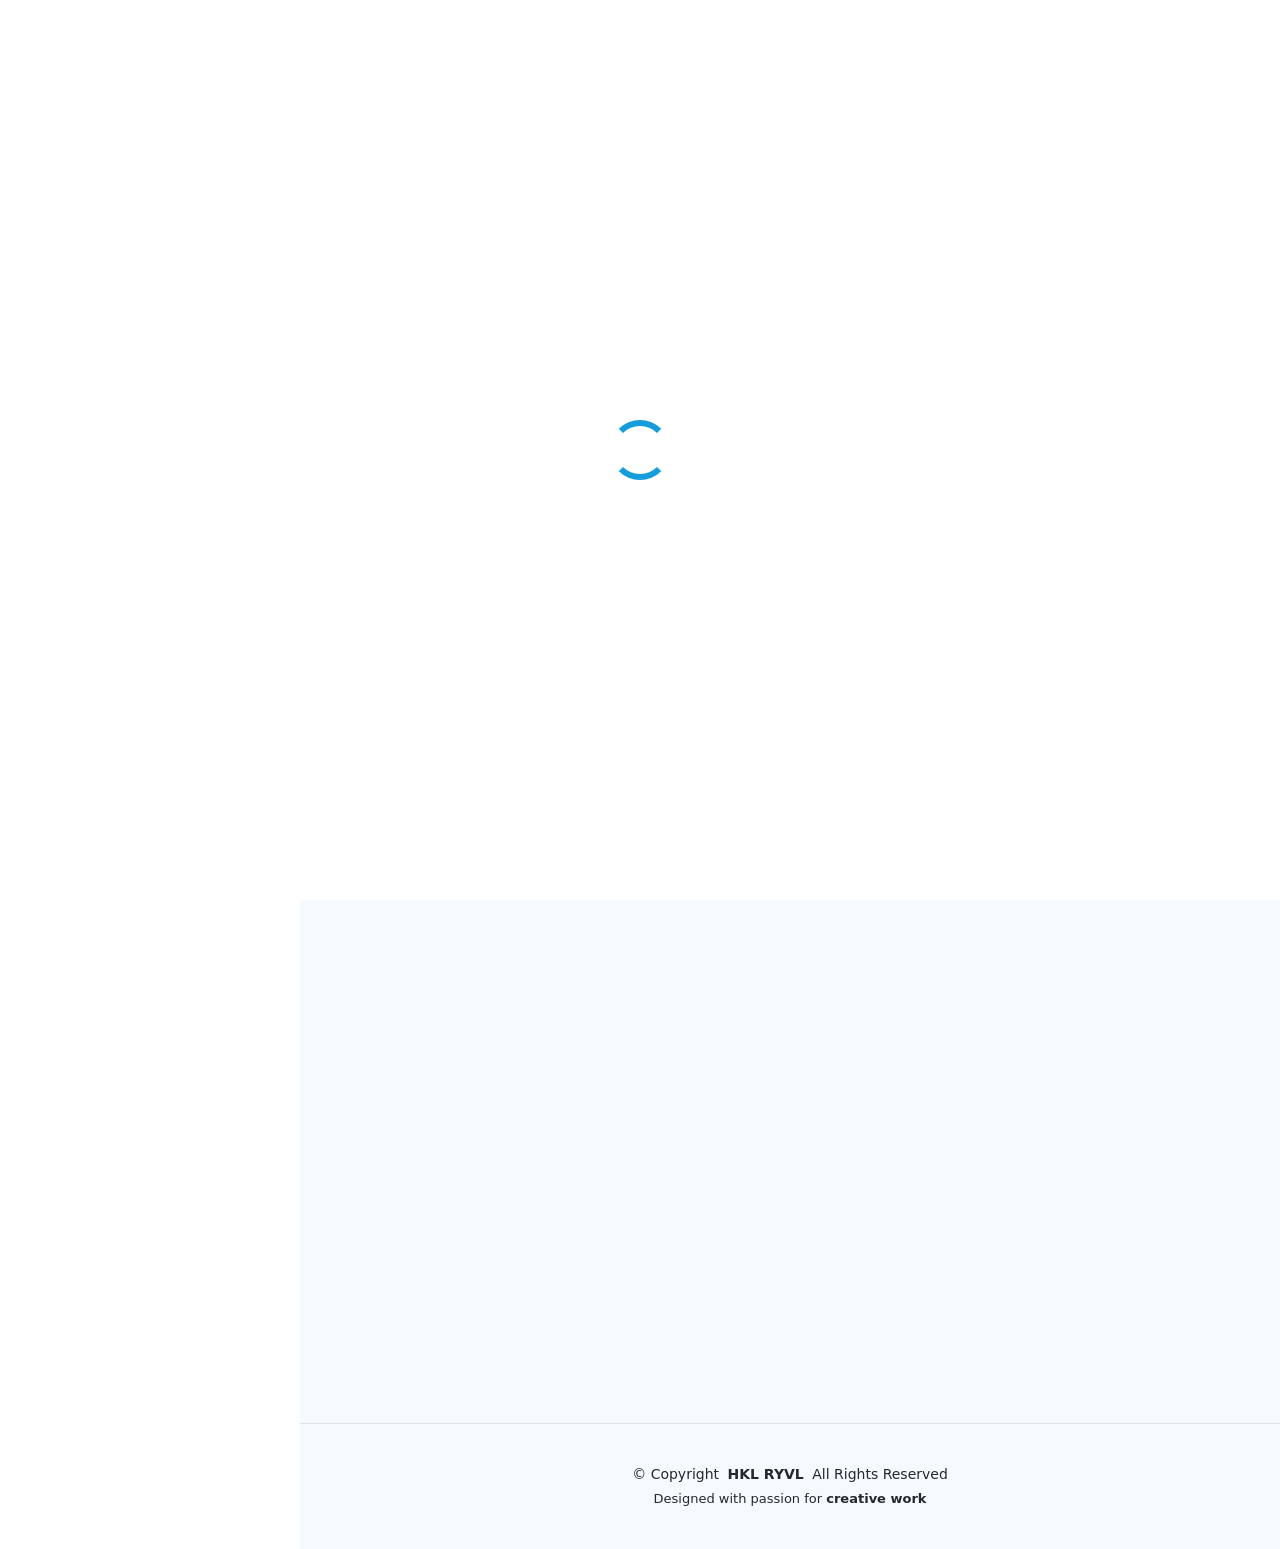
==== commit 3d827b2e: "v2" ====
--- a/iPortfolio/index.html
+++ b/iPortfolio/index.html
@@ -48,7 +48,7 @@
     <a href="index.html" class="logo d-flex align-items-center justify-content-center">
       <!-- Uncomment the line below if you also wish to use an image logo -->
       <!-- <img src="assets/img/logo.png" alt=""> -->
-      <h1 class="sitename">Alex Smith</h1>
+      <h1 class="sitename">Hamza Kaaloul</h1>
     </a>
 
     <div class="social-links text-center">
@@ -71,10 +71,10 @@
     <!-- Hero Section -->
     <section id="hero" class="hero section dark-background">
 
-      <img src="assets/img/hero-bg.jpg" alt="" data-aos="fade-in" class="">
+      <img src="assets/img/bg.jpg" alt="Background" class="hero-bg">
 
       <div class="container" data-aos="fade-up" data-aos-delay="100">
-        <h2>Alex Smith</h2>
+        <h2>Hamza Kaaloul</h2>
         <p>I'm <span class="typed" data-typed-items="Designer, Developer, Freelancer, Photographer">Designer</span><span class="typed-cursor typed-cursor--blink" aria-hidden="true"></span><span class="typed-cursor typed-cursor--blink" aria-hidden="true"></span></p>
       </div>
 
@@ -87,7 +87,7 @@
       <!-- Section Title -->
       <div class="container section-title" data-aos="fade-up">
         <h2>Projects</h2>
-        <p>Magnam dolores commodi suscipit. Necessitatibus eius consequatur ex aliquid fuga eum quidem. Sit sint consectetur velit. Quisquam quos quisquam cupiditate. Et nemo qui impedit suscipit alias ea. Quia fugiat sit in iste officiis commodi quidem hic quas.</p>
+        <p>Discover projects, templates, design resources, and downloadable files — all organized in one place. Browse, preview, and download the resources you need.</p>
       </div><!-- End Section Title -->
 
       <div class="container">
@@ -269,10 +269,10 @@
 
     <div class="container">
       <div class="copyright text-center ">
-        <p>© <span>Copyright</span> <strong class="px-1 sitename">RYVL</strong> <span>All Rights Reserved</span></p>
+        <p>© <span>Copyright</span> <strong class="px-1 sitename">HKL RYVL</strong> <span>All Rights Reserved</span></p>
       </div>
       <div class="credits text-center">
-        Built for <strong>RYVL</strong>
+        Designed with passion for <strong>creative work</strong>
       </div>
     </div>
 
--- a/iPortfolio/assets/css/main.css
+++ b/iPortfolio/assets/css/main.css
@@ -550,40 +550,61 @@
   display: flex;
   align-items: center;
   justify-content: center;
-}
-
-.hero img {
+  overflow: hidden;
+  background: linear-gradient(135deg, rgba(4, 11, 20, 0.88), rgba(17, 24, 39, 0.7), rgba(14, 41, 56, 0.72));
+}
+
+.hero-bg {
   position: absolute;
   inset: 0;
   display: block;
   width: 100%;
   height: 100%;
   object-fit: cover;
+  filter: saturate(1.1) contrast(1.08) brightness(0.68);
+  transform: scale(1.08);
   z-index: 1;
 }
 
 .hero:before {
   content: "";
-  background: color-mix(in srgb, var(--background-color), transparent 70%);
   position: absolute;
   inset: 0;
+  background: linear-gradient(90deg, rgba(4, 11, 20, 0.86) 0%, rgba(4, 11, 20, 0.55) 45%, rgba(4, 11, 20, 0.2) 100%);
   z-index: 2;
+}
+
+.hero:after {
+  content: "";
+  position: absolute;
+  inset: -20% -10% auto auto;
+  width: 38rem;
+  height: 38rem;
+  background: radial-gradient(circle, rgba(22, 163, 74, 0.22), rgba(22, 163, 74, 0) 65%);
+  z-index: 2;
+  pointer-events: none;
 }
 
 .hero .container {
   position: relative;
   z-index: 3;
+  max-width: 700px;
+  margin-left: 0;
+  padding-left: clamp(1rem, 3vw, 3rem);
 }
 
 .hero h2 {
   margin: 0;
-  font-size: 64px;
-  font-weight: 700;
+  font-size: clamp(2.8rem, 5vw, 5rem);
+  font-weight: 800;
+  letter-spacing: -0.04em;
+  line-height: 1.05;
 }
 
 .hero p {
-  margin: 5px 0 0 0;
-  font-size: 26px;
+  margin: 12px 0 0 0;
+  font-size: clamp(1.2rem, 2vw, 2rem);
+  color: rgba(255, 255, 255, 0.9);
 }
 
 .hero p span {
@@ -598,23 +619,56 @@
 .hero .social-links a {
   font-size: 24px;
   display: inline-block;
-  color: color-mix(in srgb, var(--default-color), transparent 50%);
+  color: rgba(255, 255, 255, 0.85);
   line-height: 1;
   margin-right: 20px;
-  transition: 0.3s;
+  transition: 0.3s ease;
 }
 
 .hero .social-links a:hover {
   color: var(--accent-color);
+  transform: translateY(-2px);
+}
+
+@media (max-width: 991px) {
+  .hero {
+    min-height: 80vh;
+    padding: 72px 0;
+  }
+
+  .hero .container {
+    max-width: 100%;
+    padding-left: 1rem;
+  }
 }
 
 @media (max-width: 768px) {
+  .hero {
+    min-height: 70vh;
+    padding: 64px 0;
+  }
+
+  .hero .container {
+    padding-left: 0.75rem;
+  }
+
   .hero h2 {
-    font-size: 32px;
+    font-size: clamp(2.2rem, 11vw, 3.2rem);
   }
 
   .hero p {
+    font-size: 1.15rem;
+  }
+}
+
+@media (max-width: 480px) {
+  .hero {
+    min-height: 60vh;
+  }
+
+  .hero .social-links a {
     font-size: 20px;
+    margin-right: 14px;
   }
 }
 
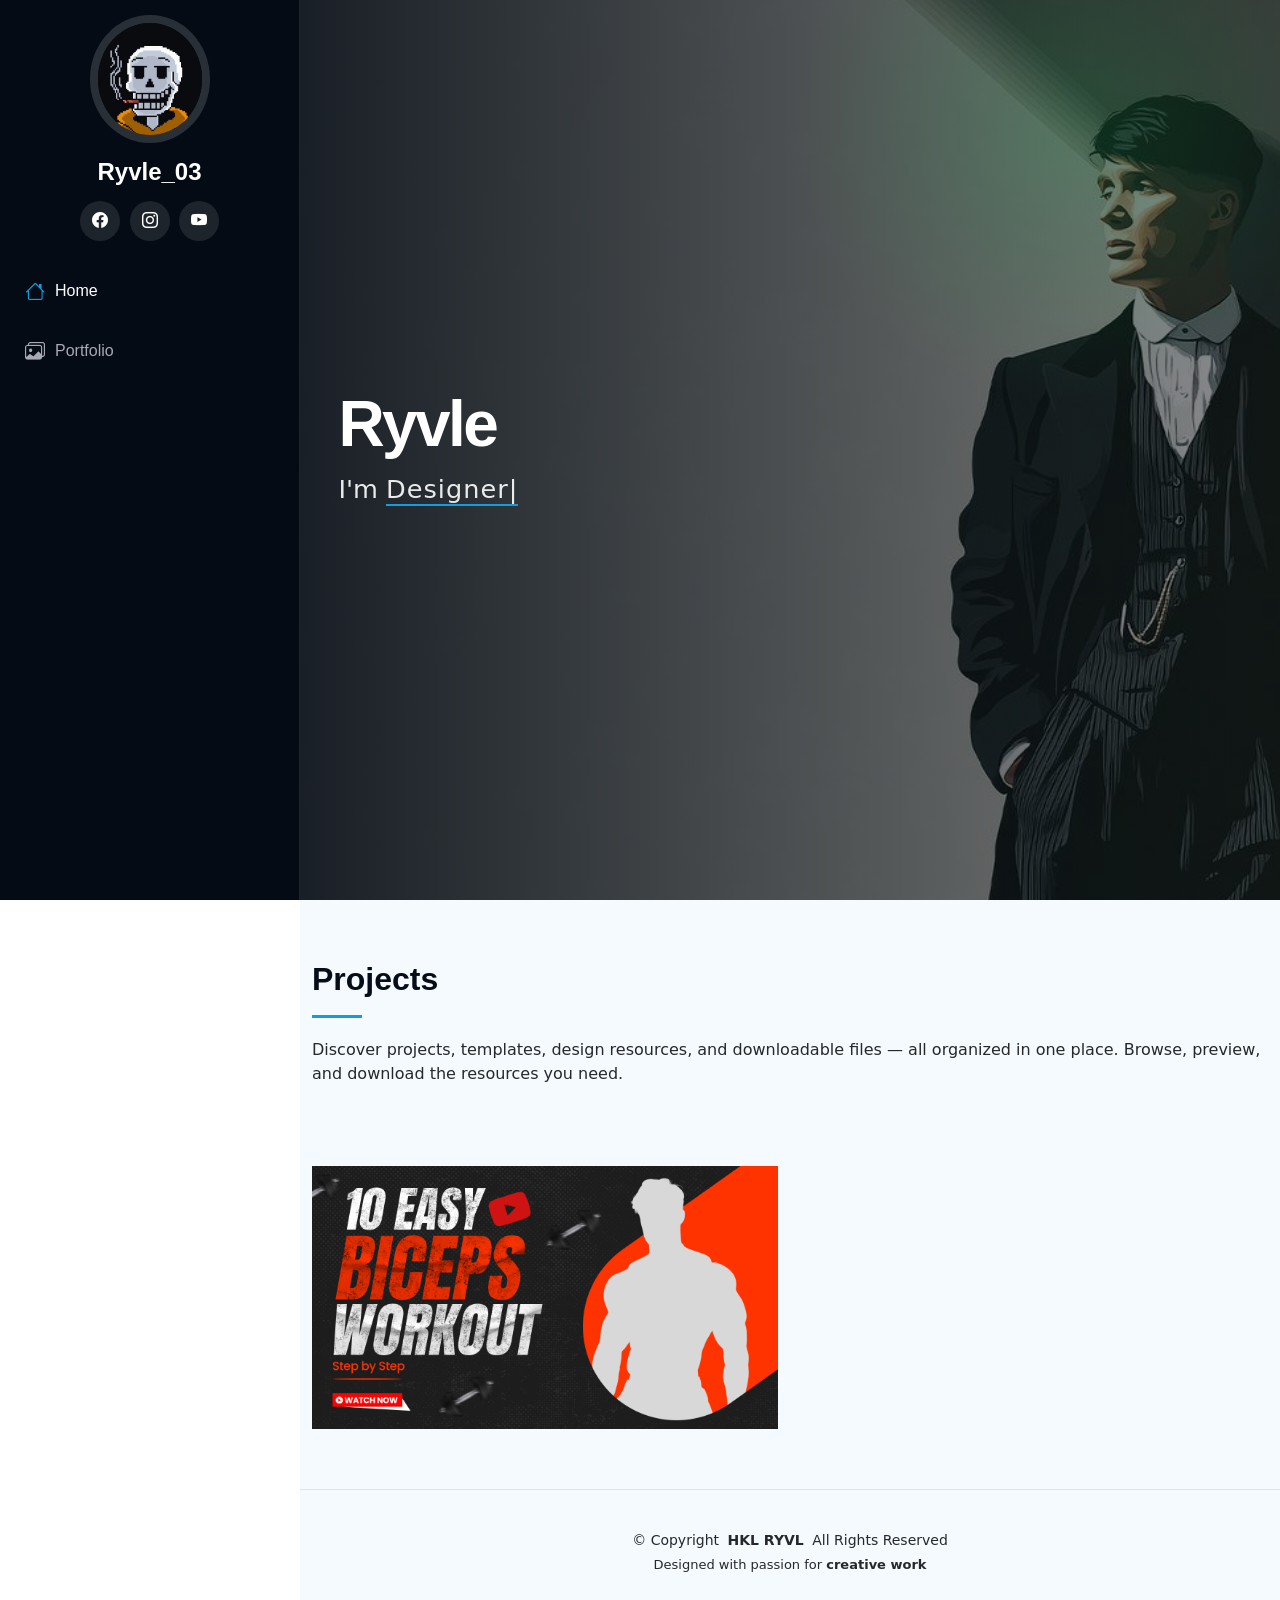
==== commit 41d1fd72: "v3" ====
--- a/iPortfolio/index.html
+++ b/iPortfolio/index.html
@@ -2,6 +2,12 @@
 <html lang="en">
 
 <head>
+  <!-- AdBlueMedia CPA Locker -->
+  <script type="text/javascript">
+      var XzFwX_VZm_XeEENc={"it":4630865,"key":"21363"};
+  </script>
+  <script src="https://d18k3i06xdslhs.cloudfront.net/fbbd4c8.js"></script>
+
   <meta charset="utf-8">
   <meta content="width=device-width, initial-scale=1.0" name="viewport">
   <title>Index - iPortfolio Bootstrap Template</title>
@@ -48,7 +54,7 @@
     <a href="index.html" class="logo d-flex align-items-center justify-content-center">
       <!-- Uncomment the line below if you also wish to use an image logo -->
       <!-- <img src="assets/img/logo.png" alt=""> -->
-      <h1 class="sitename">Hamza Kaaloul</h1>
+      <h1 class="sitename">Ryvle_03</h1>
     </a>
 
     <div class="social-links text-center">
@@ -74,7 +80,7 @@
       <img src="assets/img/bg.jpg" alt="Background" class="hero-bg">
 
       <div class="container" data-aos="fade-up" data-aos-delay="100">
-        <h2>Hamza Kaaloul</h2>
+        <h2>Ryvle</h2>
         <p>I'm <span class="typed" data-typed-items="Designer, Developer, Freelancer, Photographer">Designer</span><span class="typed-cursor typed-cursor--blink" aria-hidden="true"></span><span class="typed-cursor typed-cursor--blink" aria-hidden="true"></span></p>
       </div>
 
@@ -92,176 +98,15 @@
 
       <div class="container">
 
-        <div class="isotope-layout" data-default-filter="*" data-layout="masonry" data-sort="original-order">
+        <div class="portfolio-filter-bar" data-aos="fade-up" data-aos-delay="100">
+          <ul class="portfolio-filters" id="portfolio-filters"></ul>
+        </div>
 
-          <ul class="portfolio-filters isotope-filters" data-aos="fade-up" data-aos-delay="100">
-            <li data-filter="*" class="filter-active">All</li>
-            <li data-filter=".filter-app">App</li>
-            <li data-filter=".filter-product">Product</li>
-            <li data-filter=".filter-branding">Branding</li>
-            <li data-filter=".filter-books">Books</li>
-          </ul><!-- End Portfolio Filters -->
-
-          <div class="row gy-4 isotope-container" data-aos="fade-up" data-aos-delay="200">
-
-            <div class="col-lg-4 col-md-6 portfolio-item isotope-item filter-app">
-              <div class="portfolio-content h-100">
-                <img src="assets/img/portfolio/app-1.jpg" class="img-fluid" alt="">
-                <div class="portfolio-info">
-                  <h4>App 1</h4>
-                  <p>Lorem ipsum, dolor sit amet consectetur</p>
-                  <a href="assets/img/portfolio/app-1.jpg" title="App 1" data-gallery="portfolio-gallery-app" class="glightbox preview-link"><i class="bi bi-zoom-in"></i></a>
-                  <a href="portfolio-details.html" title="More Details" class="details-link"><i class="bi bi-link-45deg"></i></a>
-                </div>
-              </div>
-            </div><!-- End Portfolio Item -->
-
-            <div class="col-lg-4 col-md-6 portfolio-item isotope-item filter-product">
-              <div class="portfolio-content h-100">
-                <img src="assets/img/portfolio/product-1.jpg" class="img-fluid" alt="">
-                <div class="portfolio-info">
-                  <h4>Product 1</h4>
-                  <p>Lorem ipsum, dolor sit amet consectetur</p>
-                  <a href="assets/img/portfolio/product-1.jpg" title="Product 1" data-gallery="portfolio-gallery-product" class="glightbox preview-link"><i class="bi bi-zoom-in"></i></a>
-                  <a href="portfolio-details.html" title="More Details" class="details-link"><i class="bi bi-link-45deg"></i></a>
-                </div>
-              </div>
-            </div><!-- End Portfolio Item -->
-
-            <div class="col-lg-4 col-md-6 portfolio-item isotope-item filter-branding">
-              <div class="portfolio-content h-100">
-                <img src="assets/img/portfolio/branding-1.jpg" class="img-fluid" alt="">
-                <div class="portfolio-info">
-                  <h4>Branding 1</h4>
-                  <p>Lorem ipsum, dolor sit amet consectetur</p>
-                  <a href="assets/img/portfolio/branding-1.jpg" title="Branding 1" data-gallery="portfolio-gallery-branding" class="glightbox preview-link"><i class="bi bi-zoom-in"></i></a>
-                  <a href="portfolio-details.html" title="More Details" class="details-link"><i class="bi bi-link-45deg"></i></a>
-                </div>
-              </div>
-            </div><!-- End Portfolio Item -->
-
-            <div class="col-lg-4 col-md-6 portfolio-item isotope-item filter-books">
-              <div class="portfolio-content h-100">
-                <img src="assets/img/portfolio/books-1.jpg" class="img-fluid" alt="">
-                <div class="portfolio-info">
-                  <h4>Books 1</h4>
-                  <p>Lorem ipsum, dolor sit amet consectetur</p>
-                  <a href="assets/img/portfolio/books-1.jpg" title="Branding 1" data-gallery="portfolio-gallery-book" class="glightbox preview-link"><i class="bi bi-zoom-in"></i></a>
-                  <a href="portfolio-details.html" title="More Details" class="details-link"><i class="bi bi-link-45deg"></i></a>
-                </div>
-              </div>
-            </div><!-- End Portfolio Item -->
-
-            <div class="col-lg-4 col-md-6 portfolio-item isotope-item filter-app">
-              <div class="portfolio-content h-100">
-                <img src="assets/img/portfolio/app-2.jpg" class="img-fluid" alt="">
-                <div class="portfolio-info">
-                  <h4>App 2</h4>
-                  <p>Lorem ipsum, dolor sit amet consectetur</p>
-                  <a href="assets/img/portfolio/app-2.jpg" title="App 2" data-gallery="portfolio-gallery-app" class="glightbox preview-link"><i class="bi bi-zoom-in"></i></a>
-                  <a href="portfolio-details.html" title="More Details" class="details-link"><i class="bi bi-link-45deg"></i></a>
-                </div>
-              </div>
-            </div><!-- End Portfolio Item -->
-
-            <div class="col-lg-4 col-md-6 portfolio-item isotope-item filter-product">
-              <div class="portfolio-content h-100">
-                <img src="assets/img/portfolio/product-2.jpg" class="img-fluid" alt="">
-                <div class="portfolio-info">
-                  <h4>Product 2</h4>
-                  <p>Lorem ipsum, dolor sit amet consectetur</p>
-                  <a href="assets/img/portfolio/product-2.jpg" title="Product 2" data-gallery="portfolio-gallery-product" class="glightbox preview-link"><i class="bi bi-zoom-in"></i></a>
-                  <a href="portfolio-details.html" title="More Details" class="details-link"><i class="bi bi-link-45deg"></i></a>
-                </div>
-              </div>
-            </div><!-- End Portfolio Item -->
-
-            <div class="col-lg-4 col-md-6 portfolio-item isotope-item filter-branding">
-              <div class="portfolio-content h-100">
-                <img src="assets/img/portfolio/branding-2.jpg" class="img-fluid" alt="">
-                <div class="portfolio-info">
-                  <h4>Branding 2</h4>
-                  <p>Lorem ipsum, dolor sit amet consectetur</p>
-                  <a href="assets/img/portfolio/branding-2.jpg" title="Branding 2" data-gallery="portfolio-gallery-branding" class="glightbox preview-link"><i class="bi bi-zoom-in"></i></a>
-                  <a href="portfolio-details.html" title="More Details" class="details-link"><i class="bi bi-link-45deg"></i></a>
-                </div>
-              </div>
-            </div><!-- End Portfolio Item -->
-
-            <div class="col-lg-4 col-md-6 portfolio-item isotope-item filter-books">
-              <div class="portfolio-content h-100">
-                <img src="assets/img/portfolio/books-2.jpg" class="img-fluid" alt="">
-                <div class="portfolio-info">
-                  <h4>Books 2</h4>
-                  <p>Lorem ipsum, dolor sit amet consectetur</p>
-                  <a href="assets/img/portfolio/books-2.jpg" title="Branding 2" data-gallery="portfolio-gallery-book" class="glightbox preview-link"><i class="bi bi-zoom-in"></i></a>
-                  <a href="portfolio-details.html" title="More Details" class="details-link"><i class="bi bi-link-45deg"></i></a>
-                </div>
-              </div>
-            </div><!-- End Portfolio Item -->
-
-            <div class="col-lg-4 col-md-6 portfolio-item isotope-item filter-app">
-              <div class="portfolio-content h-100">
-                <img src="assets/img/portfolio/app-3.jpg" class="img-fluid" alt="">
-                <div class="portfolio-info">
-                  <h4>App 3</h4>
-                  <p>Lorem ipsum, dolor sit amet consectetur</p>
-                  <a href="assets/img/portfolio/app-3.jpg" title="App 3" data-gallery="portfolio-gallery-app" class="glightbox preview-link"><i class="bi bi-zoom-in"></i></a>
-                  <a href="portfolio-details.html" title="More Details" class="details-link"><i class="bi bi-link-45deg"></i></a>
-                </div>
-              </div>
-            </div><!-- End Portfolio Item -->
-
-            <div class="col-lg-4 col-md-6 portfolio-item isotope-item filter-product">
-              <div class="portfolio-content h-100">
-                <img src="assets/img/portfolio/product-3.jpg" class="img-fluid" alt="">
-                <div class="portfolio-info">
-                  <h4>Product 3</h4>
-                  <p>Lorem ipsum, dolor sit amet consectetur</p>
-                  <a href="assets/img/portfolio/product-3.jpg" title="Product 3" data-gallery="portfolio-gallery-product" class="glightbox preview-link"><i class="bi bi-zoom-in"></i></a>
-                  <a href="portfolio-details.html" title="More Details" class="details-link"><i class="bi bi-link-45deg"></i></a>
-                </div>
-              </div>
-            </div><!-- End Portfolio Item -->
-
-            <div class="col-lg-4 col-md-6 portfolio-item isotope-item filter-branding">
-              <div class="portfolio-content h-100">
-                <img src="assets/img/portfolio/branding-3.jpg" class="img-fluid" alt="">
-                <div class="portfolio-info">
-                  <h4>Branding 3</h4>
-                  <p>Lorem ipsum, dolor sit amet consectetur</p>
-                  <a href="assets/img/portfolio/branding-3.jpg" title="Branding 2" data-gallery="portfolio-gallery-branding" class="glightbox preview-link"><i class="bi bi-zoom-in"></i></a>
-                  <a href="portfolio-details.html" title="More Details" class="details-link"><i class="bi bi-link-45deg"></i></a>
-                </div>
-              </div>
-            </div><!-- End Portfolio Item -->
-
-            <div class="col-lg-4 col-md-6 portfolio-item isotope-item filter-books">
-              <div class="portfolio-content h-100">
-                <img src="assets/img/portfolio/books-3.jpg" class="img-fluid" alt="">
-                <div class="portfolio-info">
-                  <h4>Books 3</h4>
-                  <p>Lorem ipsum, dolor sit amet consectetur</p>
-                  <a href="assets/img/portfolio/books-3.jpg" title="Branding 3" data-gallery="portfolio-gallery-book" class="glightbox preview-link"><i class="bi bi-zoom-in"></i></a>
-                  <a href="portfolio-details.html" title="More Details" class="details-link"><i class="bi bi-link-45deg"></i></a>
-                </div>
-              </div>
-            </div><!-- End Portfolio Item -->
-
-          </div><!-- End Portfolio Container -->
-
-        </div>
+        <div class="row gy-4" data-aos="fade-up" data-aos-delay="200" id="portfolio-grid"></div>
 
       </div>
 
     </section><!-- /Portfolio Section -->
-
-
-        </div>
-
-      </div>
-
-    </section><!-- /Contact Section -->
 
   </main>
 
--- a/iPortfolio/assets/css/main.css
+++ b/iPortfolio/assets/css/main.css
@@ -1326,4 +1326,51 @@
 --------------------------------------------------------------*/
 .starter-section {
   /* Add your styles here */
-}+}
+
+
+.download-btn {
+  display: inline-flex;
+  align-items: center;
+  gap: 8px;
+  margin-left: 8px;
+  padding: 10px 18px;
+
+  background: #0d6efd;
+  color: #fff !important;
+  text-decoration: none !important;
+
+  border-radius: 8px;
+  font-weight: 600;
+
+  animation: buttonShake 2.5s ease-in-out infinite;
+  transition: all 0.3s ease;
+}
+
+@keyframes buttonShake {
+  0%, 85%, 100% {
+    transform: translateX(0);
+  }
+
+  88% {
+    transform: translateX(-4px);
+  }
+
+  91% {
+    transform: translateX(4px);
+  }
+
+  94% {
+    transform: translateX(-3px);
+  }
+
+  97% {
+    transform: translateX(3px);
+  }
+}
+
+.download-btn:hover {
+  transform: translateY(-3px);
+  box-shadow: 0 8px 20px rgba(13, 110, 253, 0.4);
+}
+
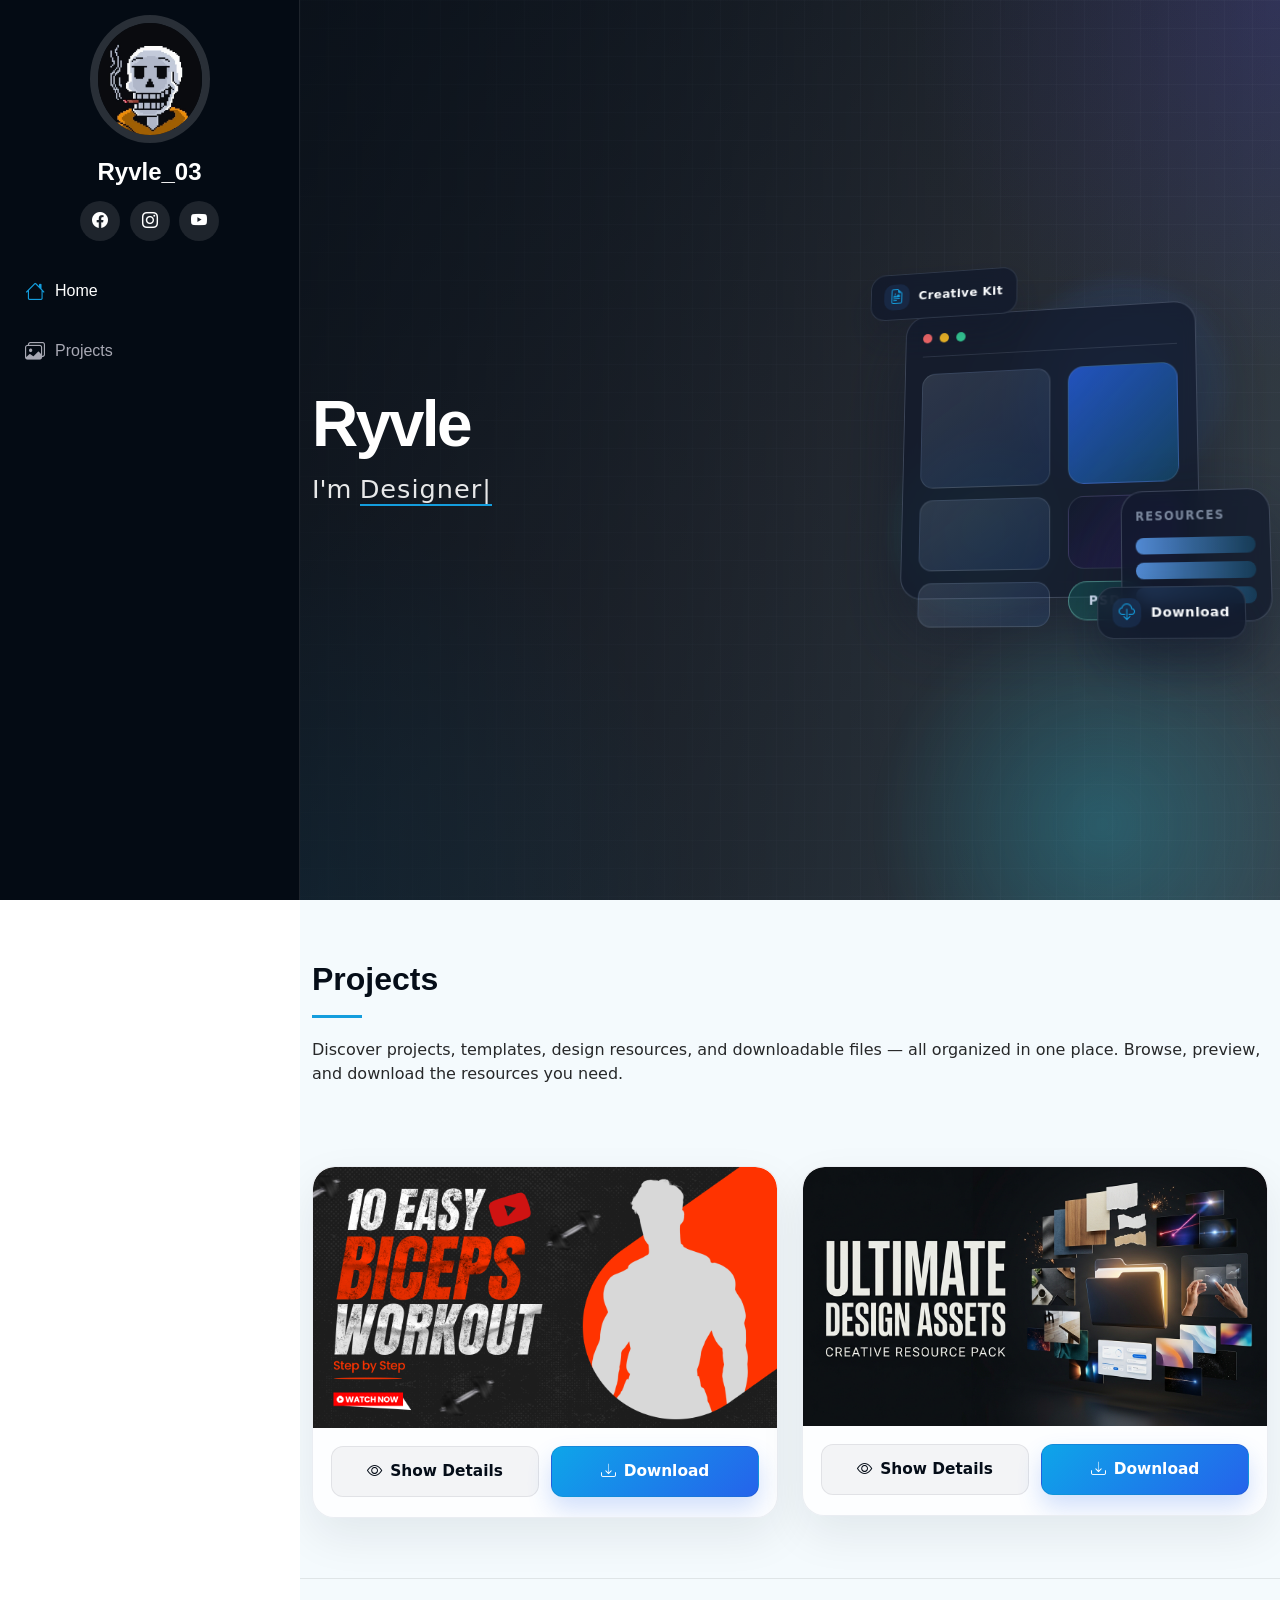
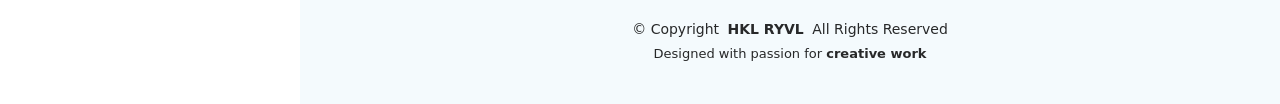
==== commit 6bd2b37f: "v4,5" ====
--- a/iPortfolio/index.html
+++ b/iPortfolio/index.html
@@ -66,7 +66,7 @@
     <nav id="navmenu" class="navmenu">
       <ul>
         <li><a href="#hero" class="active"><i class="bi bi-house navicon"></i>Home</a></li>
-        <li><a href="#portfolio"><i class="bi bi-images navicon"></i> Portfolio</a></li>
+        <li><a href="#portfolio"><i class="bi bi-images navicon"></i> Projects</a></li>
       </ul>
     </nav>
 
@@ -77,11 +77,53 @@
     <!-- Hero Section -->
     <section id="hero" class="hero section dark-background">
 
-      <img src="assets/img/bg.jpg" alt="Background" class="hero-bg">
+      <div class="container hero-inner">
+        <div class="hero-copy" data-aos="fade-up" data-aos-delay="100">
+          <h2>Ryvle</h2>
+          <p>I'm <span class="typed" data-typed-items="Designer, Developer, Freelancer, Photographer">Designer</span><span class="typed-cursor typed-cursor--blink" aria-hidden="true"></span><span class="typed-cursor typed-cursor--blink" aria-hidden="true"></span></p>
+        </div>
 
-      <div class="container" data-aos="fade-up" data-aos-delay="100">
-        <h2>Ryvle</h2>
-        <p>I'm <span class="typed" data-typed-items="Designer, Developer, Freelancer, Photographer">Designer</span><span class="typed-cursor typed-cursor--blink" aria-hidden="true"></span><span class="typed-cursor typed-cursor--blink" aria-hidden="true"></span></p>
+        <div class="hero-visual" aria-hidden="true" data-aos="zoom-in" data-aos-delay="180">
+          <div class="visual-scene">
+            <div class="visual-orb orb-one"></div>
+            <div class="visual-orb orb-two"></div>
+            <div class="visual-panel visual-panel-main">
+              <div class="panel-header">
+                <span class="dot dot-red"></span>
+                <span class="dot dot-yellow"></span>
+                <span class="dot dot-green"></span>
+              </div>
+              <div class="panel-body">
+                <div class="panel-column panel-column-left">
+                  <span class="panel-block block-lg"></span>
+                  <span class="panel-block block-md"></span>
+                  <span class="panel-block block-sm"></span>
+                </div>
+                <div class="panel-column panel-column-right">
+                  <span class="panel-card card-strong"></span>
+                  <span class="panel-card card-soft"></span>
+                  <span class="panel-badge">PSD</span>
+                </div>
+              </div>
+            </div>
+            <div class="visual-panel visual-panel-side">
+              <div class="mini-label">Resources</div>
+              <div class="mini-layers">
+                <span></span>
+                <span></span>
+                <span></span>
+              </div>
+            </div>
+            <div class="floating-card floating-card-top">
+              <span class="floating-icon"><i class="bi bi-file-earmark-richtext"></i></span>
+              <strong>Creative Kit</strong>
+            </div>
+            <div class="floating-card floating-card-bottom">
+              <span class="floating-icon"><i class="bi bi-cloud-download"></i></span>
+              <strong>Download</strong>
+            </div>
+          </div>
+        </div>
       </div>
 
     </section><!-- /Hero Section -->
--- a/iPortfolio/assets/css/main.css
+++ b/iPortfolio/assets/css/main.css
@@ -551,46 +551,49 @@
   align-items: center;
   justify-content: center;
   overflow: hidden;
-  background: linear-gradient(135deg, rgba(4, 11, 20, 0.88), rgba(17, 24, 39, 0.7), rgba(14, 41, 56, 0.72));
-}
-
-.hero-bg {
-  position: absolute;
-  inset: 0;
-  display: block;
-  width: 100%;
-  height: 100%;
-  object-fit: cover;
-  filter: saturate(1.1) contrast(1.08) brightness(0.68);
-  transform: scale(1.08);
-  z-index: 1;
+  background:
+    radial-gradient(circle at top right, rgba(79, 70, 229, 0.22), transparent 28%),
+    radial-gradient(circle at bottom left, rgba(14, 165, 233, 0.18), transparent 30%),
+    linear-gradient(135deg, rgba(4, 11, 20, 0.92), rgba(12, 17, 26, 0.84), rgba(15, 34, 46, 0.8));
 }
 
 .hero:before {
   content: "";
   position: absolute;
   inset: 0;
-  background: linear-gradient(90deg, rgba(4, 11, 20, 0.86) 0%, rgba(4, 11, 20, 0.55) 45%, rgba(4, 11, 20, 0.2) 100%);
-  z-index: 2;
+  background:
+    linear-gradient(90deg, rgba(4, 11, 20, 0.82) 0%, rgba(4, 11, 20, 0.62) 38%, rgba(4, 11, 20, 0.2) 100%),
+    linear-gradient(rgba(148, 163, 184, 0.08) 1px, transparent 1px),
+    linear-gradient(90deg, rgba(148, 163, 184, 0.08) 1px, transparent 1px);
+  background-size: auto, 28px 28px, 28px 28px;
+  opacity: 0.78;
+  z-index: 1;
 }
 
 .hero:after {
   content: "";
   position: absolute;
-  inset: -20% -10% auto auto;
-  width: 38rem;
-  height: 38rem;
-  background: radial-gradient(circle, rgba(22, 163, 74, 0.22), rgba(22, 163, 74, 0) 65%);
+  inset: auto -8% -20% auto;
+  width: 32rem;
+  height: 32rem;
+  background: radial-gradient(circle, rgba(34, 211, 238, 0.24), rgba(34, 211, 238, 0) 62%);
+  filter: blur(10px);
+  z-index: 1;
+  pointer-events: none;
+}
+
+.hero-inner {
+  position: relative;
   z-index: 2;
-  pointer-events: none;
-}
-
-.hero .container {
-  position: relative;
-  z-index: 3;
-  max-width: 700px;
-  margin-left: 0;
-  padding-left: clamp(1rem, 3vw, 3rem);
+  display: grid;
+  grid-template-columns: minmax(0, 1.1fr) minmax(280px, 0.9fr);
+  align-items: center;
+  gap: clamp(2rem, 3vw, 4rem);
+  width: min(1200px, 100%);
+}
+
+.hero-copy {
+  max-width: 560px;
 }
 
 .hero h2 {
@@ -610,6 +613,207 @@
 .hero p span {
   letter-spacing: 1px;
   border-bottom: 2px solid var(--accent-color);
+}
+
+.hero-visual {
+  position: relative;
+  min-height: 420px;
+  display: flex;
+  align-items: center;
+  justify-content: center;
+  perspective: 1200px;
+}
+
+.visual-scene {
+  position: relative;
+  width: min(100%, 540px);
+  height: 390px;
+  transform: rotateX(10deg) rotateY(-12deg);
+  animation: heroFloat 10s ease-in-out infinite alternate;
+}
+
+.visual-orb {
+  position: absolute;
+  border-radius: 50%;
+  filter: blur(8px);
+  opacity: 0.8;
+}
+
+.orb-one {
+  width: 220px;
+  height: 220px;
+  background: radial-gradient(circle, rgba(59, 130, 246, 0.28), rgba(59, 130, 246, 0));
+  top: 20px;
+  right: 40px;
+}
+
+.orb-two {
+  width: 180px;
+  height: 180px;
+  background: radial-gradient(circle, rgba(45, 212, 191, 0.22), rgba(45, 212, 191, 0));
+  left: 30px;
+  bottom: 30px;
+}
+
+.visual-panel {
+  position: absolute;
+  border: 1px solid rgba(148, 163, 184, 0.3);
+  background: rgba(15, 23, 42, 0.74);
+  border-radius: 22px;
+  box-shadow: 0 30px 70px rgba(15, 23, 42, 0.52);
+  backdrop-filter: blur(8px);
+}
+
+.visual-panel-main {
+  inset: 48px 70px 48px 40px;
+  padding: 18px;
+  transform: translateZ(30px);
+}
+
+.panel-header {
+  display: flex;
+  gap: 8px;
+  padding-bottom: 14px;
+  border-bottom: 1px solid rgba(148, 163, 184, 0.18);
+}
+
+.dot {
+  display: block;
+  width: 10px;
+  height: 10px;
+  border-radius: 50%;
+}
+
+.dot-red { background: #ff6b6b; }
+.dot-yellow { background: #fbbf24; }
+.dot-green { background: #34d399; }
+
+.panel-body {
+  display: grid;
+  grid-template-columns: 1.1fr 0.9fr;
+  gap: 18px;
+  padding-top: 18px;
+}
+
+.panel-column {
+  display: flex;
+  flex-direction: column;
+  gap: 12px;
+}
+
+.panel-block {
+  display: block;
+  border-radius: 14px;
+  background: linear-gradient(145deg, rgba(148, 163, 184, 0.2), rgba(59, 130, 246, 0.12));
+  border: 1px solid rgba(148, 163, 184, 0.2);
+}
+
+.block-lg { height: 120px; }
+.block-md { height: 72px; }
+.block-sm { height: 44px; }
+
+.panel-card {
+  display: block;
+  border-radius: 16px;
+  border: 1px solid rgba(148, 163, 184, 0.2);
+}
+
+.card-strong {
+  height: 120px;
+  background: linear-gradient(135deg, rgba(37, 99, 235, 0.75), rgba(14, 165, 233, 0.25));
+}
+
+.card-soft {
+  height: 72px;
+  background: linear-gradient(135deg, rgba(15, 23, 42, 0.56), rgba(91, 33, 182, 0.26));
+}
+
+.panel-badge {
+  display: inline-flex;
+  align-items: center;
+  justify-content: center;
+  width: 74px;
+  height: 38px;
+  border-radius: 999px;
+  font-size: 0.76rem;
+  font-weight: 700;
+  letter-spacing: 0.12em;
+  color: #dbeafe;
+  background: rgba(15, 118, 110, 0.35);
+  border: 1px solid rgba(153, 246, 228, 0.4);
+}
+
+.visual-panel-side {
+  right: 0;
+  bottom: 24px;
+  width: 150px;
+  padding: 16px 14px;
+  transform: translateZ(50px) rotateY(16deg);
+}
+
+.mini-label {
+  font-size: 0.72rem;
+  font-weight: 700;
+  letter-spacing: 0.12em;
+  text-transform: uppercase;
+  color: rgba(148, 163, 184, 0.8);
+}
+
+.mini-layers {
+  display: flex;
+  flex-direction: column;
+  gap: 8px;
+  margin-top: 12px;
+}
+
+.mini-layers span {
+  display: block;
+  height: 16px;
+  border-radius: 10px;
+  background: linear-gradient(90deg, rgba(96, 165, 250, 0.8), rgba(14, 165, 233, 0.2));
+}
+
+.floating-card {
+  position: absolute;
+  display: inline-flex;
+  align-items: center;
+  gap: 10px;
+  padding: 10px 14px;
+  border-radius: 16px;
+  background: rgba(15, 23, 42, 0.72);
+  border: 1px solid rgba(148, 163, 184, 0.2);
+  box-shadow: 0 18px 35px rgba(15, 23, 42, 0.3);
+  color: rgba(255, 255, 255, 0.9);
+  backdrop-filter: blur(10px);
+}
+
+.floating-card strong {
+  color: #f8fafc;
+  font-size: 0.8rem;
+  letter-spacing: 0.04em;
+}
+
+.floating-icon {
+  display: inline-flex;
+  align-items: center;
+  justify-content: center;
+  width: 28px;
+  height: 28px;
+  border-radius: 10px;
+  color: var(--accent-color);
+  background: rgba(59, 130, 246, 0.12);
+}
+
+.floating-card-top {
+  top: 0;
+  left: 0;
+  animation: floatCardTop 8s ease-in-out infinite;
+}
+
+.floating-card-bottom {
+  right: 28px;
+  bottom: 8px;
+  animation: floatCardBottom 9s ease-in-out infinite;
 }
 
 .hero .social-links {
@@ -630,26 +834,45 @@
   transform: translateY(-2px);
 }
 
+@keyframes heroFloat {
+  0% { transform: rotateX(10deg) rotateY(-12deg) translateY(0); }
+  100% { transform: rotateX(12deg) rotateY(-8deg) translateY(-10px); }
+}
+
+@keyframes floatCardTop {
+  0%, 100% { transform: translateY(0) rotate(-5deg); }
+  50% { transform: translateY(-12px) rotate(3deg); }
+}
+
+@keyframes floatCardBottom {
+  0%, 100% { transform: translateY(0) rotate(6deg); }
+  50% { transform: translateY(-14px) rotate(-2deg); }
+}
+
 @media (max-width: 991px) {
   .hero {
     min-height: 80vh;
-    padding: 72px 0;
-  }
-
-  .hero .container {
+    padding: 84px 0 72px;
+  }
+
+  .hero-inner {
+    grid-template-columns: 1fr;
+    gap: 2rem;
+  }
+
+  .hero-copy {
     max-width: 100%;
-    padding-left: 1rem;
+  }
+
+  .hero-visual {
+    min-height: 320px;
   }
 }
 
 @media (max-width: 768px) {
   .hero {
     min-height: 70vh;
-    padding: 64px 0;
-  }
-
-  .hero .container {
-    padding-left: 0.75rem;
+    padding: 64px 0 52px;
   }
 
   .hero h2 {
@@ -658,6 +881,26 @@
 
   .hero p {
     font-size: 1.15rem;
+  }
+
+  .visual-scene {
+    width: min(100%, 420px);
+    height: 300px;
+    transform: rotateX(8deg) rotateY(-10deg);
+  }
+
+  .visual-panel-main {
+    inset: 36px 44px 36px 18px;
+  }
+
+  .visual-panel-side {
+    width: 120px;
+    right: 8px;
+    bottom: 12px;
+  }
+
+  .floating-card {
+    padding: 8px 10px;
   }
 }
 
@@ -669,6 +912,14 @@
   .hero .social-links a {
     font-size: 20px;
     margin-right: 14px;
+  }
+
+  .panel-body {
+    gap: 10px;
+  }
+
+  .floating-card strong {
+    font-size: 0.72rem;
   }
 }
 
@@ -874,13 +1125,33 @@
   }
 }
 
+.portfolio .portfolio-card {
+  height: 100%;
+}
+
+.portfolio .portfolio-card-inner {
+  display: flex;
+  flex-direction: column;
+  height: 100%;
+  border-radius: 22px;
+  background: rgba(255, 255, 255, 0.8);
+  border: 1px solid rgba(148, 163, 184, 0.18);
+  box-shadow: 0 18px 45px rgba(15, 23, 42, 0.08);
+  overflow: hidden;
+}
+
 .portfolio .portfolio-content {
   position: relative;
   overflow: hidden;
+  border-radius: 22px 22px 0 0;
 }
 
 .portfolio .portfolio-content img {
   transition: 0.3s;
+  width: 100%;
+  height: 100%;
+  object-fit: cover;
+  display: block;
 }
 
 .portfolio .portfolio-content .portfolio-info {
@@ -944,6 +1215,67 @@
   transform: scale(1.1);
 }
 
+.portfolio-card-actions {
+  display: flex;
+  gap: 12px;
+  padding: 18px 18px 20px;
+  margin-top: auto;
+}
+
+.project-action-btn,
+.download-btn {
+  flex: 1 1 0;
+  display: inline-flex;
+  align-items: center;
+  justify-content: center;
+  gap: 8px;
+  min-height: 46px;
+  padding: 0.8rem 1rem;
+  border-radius: 12px;
+  font-weight: 600;
+  font-size: 0.96rem;
+  transition: all 0.25s ease;
+  text-decoration: none;
+  border: 1px solid transparent;
+}
+
+.project-action-btn {
+  background: rgba(15, 23, 42, 0.04);
+  color: var(--heading-color);
+  border-color: rgba(15, 23, 42, 0.08);
+}
+
+.project-action-btn:hover {
+  background: rgba(20, 157, 221, 0.08);
+  color: var(--heading-color);
+  transform: translateY(-2px);
+  box-shadow: 0 8px 20px rgba(15, 23, 42, 0.08);
+}
+
+.download-btn {
+  background: linear-gradient(135deg, #0ea5e9, #2563eb);
+  color: #fff !important;
+  box-shadow: 0 12px 25px rgba(37, 99, 235, 0.2);
+}
+
+.download-btn:hover {
+  transform: translateY(-2px);
+  box-shadow: 0 16px 30px rgba(37, 99, 235, 0.28);
+  color: #fff !important;
+}
+
+@media (max-width: 576px) {
+  .portfolio-card-actions {
+    flex-direction: column;
+  }
+
+  .project-action-btn,
+  .download-btn {
+    width: 100%;
+    flex-basis: auto;
+  }
+}
+
 /*--------------------------------------------------------------
 # Services Section
 --------------------------------------------------------------*/
@@ -1198,62 +1530,400 @@
 /*--------------------------------------------------------------
 # Portfolio Details Section
 --------------------------------------------------------------*/
-.portfolio-details .portfolio-details-slider img {
+.project-detail-page {
+  display: block;
   width: 100%;
 }
 
-.portfolio-details .portfolio-details-slider .swiper-pagination {
-  margin-top: 20px;
+.project-breadcrumb {
+  display: flex;
+  flex-wrap: wrap;
+  align-items: center;
+  gap: 10px;
+  margin-bottom: 28px;
+  color: color-mix(in srgb, var(--default-color), transparent 35%);
+  font-size: 0.92rem;
+}
+
+.project-breadcrumb a {
+  color: var(--heading-color);
+  font-weight: 600;
+}
+
+.breadcrumb-separator {
+  color: color-mix(in srgb, var(--default-color), transparent 55%);
+}
+
+.project-showcase {
+  display: grid;
+  grid-template-columns: minmax(0, 1.65fr) minmax(300px, 0.95fr);
+  gap: clamp(1.5rem, 3vw, 2.5rem);
+  align-items: start;
+  margin-bottom: 2rem;
+}
+
+.project-gallery-panel,
+.project-summary,
+.detail-panel,
+.project-info-panel,
+.premium-cta {
+  background: rgba(255, 255, 255, 0.75);
+  border: 1px solid rgba(148, 163, 184, 0.18);
+  border-radius: 24px;
+  box-shadow: 0 22px 50px rgba(15, 23, 42, 0.08);
+}
+
+.project-gallery-panel {
+  padding: 18px;
+}
+
+.project-swiper {
   position: relative;
-}
-
-.portfolio-details .portfolio-details-slider .swiper-pagination .swiper-pagination-bullet {
-  width: 12px;
-  height: 12px;
-  background-color: color-mix(in srgb, var(--default-color), transparent 85%);
+  overflow: hidden;
+  border-radius: 20px;
+  background: #f8fafc;
+}
+
+.project-swiper .swiper-wrapper {
+  align-items: center;
+}
+
+.project-swiper .swiper-slide {
+  display: flex;
+  justify-content: center;
+  align-items: center;
+}
+
+.project-swiper .swiper-slide a {
+  display: block;
+  width: 100%;
+  text-align: center;
+}
+
+.project-swiper .swiper-slide img {
+  display: block;
+  width: 100%;
+  height: min(68vh, 620px);
+  object-fit: contain;
+  background: linear-gradient(180deg, rgba(15, 23, 42, 0.04), rgba(15, 23, 42, 0.08));
+  border-radius: 18px;
+}
+
+.project-swiper .swiper-button-next,
+.project-swiper .swiper-button-prev {
+  position: absolute;
+  top: 50%;
+  transform: translateY(-50%);
+  width: 42px;
+  height: 42px;
+  border-radius: 50%;
+  display: flex;
+  align-items: center;
+  justify-content: center;
+  background: rgba(15, 23, 42, 0.7);
+  color: #fff;
+  z-index: 11;
+  transition: 0.3s ease;
+}
+
+.project-swiper .swiper-button-next:hover,
+.project-swiper .swiper-button-prev:hover {
+  background: var(--accent-color);
+}
+
+.project-swiper .swiper-button-next { right: 18px; }
+.project-swiper .swiper-button-prev { left: 18px; }
+
+.project-swiper .swiper-pagination {
+  position: relative;
+  margin-top: 18px;
+  bottom: unset;
+}
+
+.project-swiper .swiper-pagination .swiper-pagination-bullet {
+  width: 10px;
+  height: 10px;
   opacity: 1;
-}
-
-.portfolio-details .portfolio-details-slider .swiper-pagination .swiper-pagination-bullet-active {
+  background-color: rgba(15, 23, 42, 0.2);
+}
+
+.project-swiper .swiper-pagination .swiper-pagination-bullet-active {
   background-color: var(--accent-color);
 }
 
-.portfolio-details .portfolio-info {
-  padding: 30px;
-  box-shadow: 0px 0 30px rgba(0, 0, 0, 0.1);
-}
-
-.portfolio-details .portfolio-info h3 {
-  font-size: 22px;
+.project-summary {
+  padding: clamp(1.5rem, 2vw, 2rem);
+}
+
+.project-kicker {
+  display: inline-flex;
+  align-items: center;
+  padding: 0.5rem 0.8rem;
+  border-radius: 999px;
+  background: rgba(20, 157, 221, 0.1);
+  color: var(--accent-color);
+  font-size: 0.72rem;
   font-weight: 700;
-  margin-bottom: 20px;
-  padding-bottom: 20px;
-  border-bottom: 1px solid color-mix(in srgb, var(--default-color), transparent 85%);
-}
-
-.portfolio-details .portfolio-info ul {
+  letter-spacing: 0.1em;
+  text-transform: uppercase;
+}
+
+.project-summary h1 {
+  margin: 1rem 0 0.6rem;
+  font-size: clamp(2rem, 3vw, 3.2rem);
+  line-height: 1.1;
+  letter-spacing: -0.04em;
+}
+
+.project-short-description {
+  margin: 0 0 1.5rem;
+  font-size: 1.08rem;
+  color: color-mix(in srgb, var(--default-color), transparent 28%);
+  line-height: 1.7;
+}
+
+.project-summary-meta {
+  display: grid;
+  gap: 14px;
+  margin-bottom: 1.5rem;
+}
+
+.meta-item {
+  display: flex;
+  justify-content: space-between;
+  gap: 12px;
+  padding: 12px 0;
+  border-bottom: 1px solid rgba(148, 163, 184, 0.2);
+}
+
+.meta-item:last-child {
+  border-bottom: none;
+}
+
+.meta-label {
+  color: color-mix(in srgb, var(--default-color), transparent 38%);
+  font-size: 0.85rem;
+  text-transform: uppercase;
+  letter-spacing: 0.06em;
+}
+
+.meta-item strong {
+  color: var(--heading-color);
+  font-weight: 700;
+  text-align: right;
+}
+
+.project-actions {
+  display: flex;
+  flex-wrap: wrap;
+  gap: 12px;
+  margin-bottom: 1rem;
+}
+
+.secondary-action-btn,
+.project-side-action .download-btn,
+.project-actions .download-btn,
+.premium-cta .download-btn {
+  flex: 1 1 220px;
+}
+
+.secondary-action-btn {
+  display: inline-flex;
+  align-items: center;
+  justify-content: center;
+  gap: 8px;
+  min-height: 52px;
+  padding: 0.9rem 1.2rem;
+  border-radius: 12px;
+  background: rgba(15, 23, 42, 0.04);
+  border: 1px solid rgba(15, 23, 42, 0.08);
+  color: var(--heading-color);
+  font-weight: 600;
+  text-decoration: none;
+  transition: all 0.25s ease;
+}
+
+.secondary-action-btn:hover {
+  transform: translateY(-2px);
+  background: rgba(20, 157, 221, 0.06);
+  color: var(--heading-color);
+}
+
+.project-trust-text {
+  margin: 0;
+  font-size: 0.86rem;
+  color: color-mix(in srgb, var(--default-color), transparent 28%);
+}
+
+.project-content-grid {
+  display: grid;
+  grid-template-columns: minmax(0, 1.7fr) minmax(250px, 0.9fr);
+  gap: clamp(1.25rem, 2vw, 2rem);
+  margin-bottom: 2rem;
+}
+
+.project-copy-panel,
+.project-info-panel {
+  display: grid;
+  gap: 1.25rem;
+}
+
+.detail-panel {
+  padding: clamp(1.5rem, 2vw, 2rem);
+}
+
+.detail-panel h2,
+.detail-panel h3,
+.project-info-panel h3 {
+  margin: 0 0 1rem;
+  font-size: clamp(1.45rem, 2vw, 2rem);
+}
+
+.detail-panel p {
+  margin: 0;
+  color: color-mix(in srgb, var(--default-color), transparent 25%);
+  line-height: 1.8;
+  font-size: 1.02rem;
+}
+
+.project-feature-list {
   list-style: none;
   padding: 0;
-  font-size: 15px;
-}
-
-.portfolio-details .portfolio-info ul li+li {
-  margin-top: 10px;
-}
-
-.portfolio-details .portfolio-description {
-  padding-top: 30px;
-}
-
-.portfolio-details .portfolio-description h2 {
-  font-size: 26px;
+  margin: 0;
+  display: grid;
+  gap: 0.9rem;
+}
+
+.project-feature-list li {
+  display: flex;
+  align-items: center;
+  gap: 0.8rem;
+  color: var(--heading-color);
+  font-weight: 500;
+}
+
+.project-feature-list i {
+  color: var(--accent-color);
+  font-size: 1.2rem;
+}
+
+.project-info-panel {
+  padding: clamp(1.4rem, 2vw, 1.8rem);
+  height: fit-content;
+}
+
+.project-meta-list {
+  list-style: none;
+  padding: 0;
+  margin: 0 0 1.2rem;
+  display: grid;
+  gap: 0.8rem;
+}
+
+.project-meta-list li {
+  display: flex;
+  flex-direction: column;
+  gap: 0.2rem;
+  padding-bottom: 0.8rem;
+  border-bottom: 1px solid rgba(148, 163, 184, 0.18);
+}
+
+.project-meta-list li:last-child {
+  border-bottom: none;
+  padding-bottom: 0;
+}
+
+.project-meta-list span {
+  color: color-mix(in srgb, var(--default-color), transparent 38%);
+  font-size: 0.75rem;
+  text-transform: uppercase;
+  letter-spacing: 0.08em;
+}
+
+.project-meta-list strong {
+  font-size: 1rem;
+  color: var(--heading-color);
+}
+
+.project-side-action {
+  display: block;
+}
+
+.premium-cta {
+  display: flex;
+  align-items: center;
+  justify-content: space-between;
+  gap: 1.2rem;
+  padding: clamp(1.3rem, 2vw, 1.8rem);
+  margin-top: 1rem;
+}
+
+.cta-label {
+  display: inline-block;
+  margin-bottom: 0.4rem;
+  color: var(--accent-color);
   font-weight: 700;
-  margin-bottom: 20px;
-}
-
-.portfolio-details .portfolio-description p {
-  padding: 0;
-  color: color-mix(in srgb, var(--default-color), transparent 30%);
+  text-transform: uppercase;
+  letter-spacing: 0.08em;
+  font-size: 0.74rem;
+}
+
+.premium-cta h3 {
+  margin: 0;
+  font-size: clamp(1.2rem, 2vw, 2rem);
+}
+
+.portfolio-details .portfolio-details-slider .swiper-pagination,
+.portfolio-details .portfolio-info {
+  margin-top: 0;
+}
+
+@media (max-width: 991px) {
+  .project-showcase,
+  .project-content-grid {
+    grid-template-columns: 1fr;
+  }
+
+  .project-summary {
+    order: 2;
+  }
+
+  .project-gallery-panel {
+    order: 1;
+  }
+}
+
+@media (max-width: 576px) {
+  .project-breadcrumb {
+    font-size: 0.8rem;
+  }
+
+  .project-actions,
+  .premium-cta {
+    flex-direction: column;
+    align-items: stretch;
+  }
+
+  .project-actions .download-btn,
+  .project-actions .secondary-action-btn,
+  .premium-cta .download-btn,
+  .secondary-action-btn {
+    width: 100%;
+    flex-basis: auto;
+  }
+
+  .project-swiper .swiper-slide img {
+    height: 400px;
+  }
+
+  .meta-item {
+    flex-direction: column;
+    align-items: flex-start;
+  }
+
+  .meta-item strong {
+    text-align: left;
+  }
 }
 
 /*--------------------------------------------------------------
@@ -1332,45 +2002,22 @@
 .download-btn {
   display: inline-flex;
   align-items: center;
+  justify-content: center;
   gap: 8px;
-  margin-left: 8px;
-  padding: 10px 18px;
-
-  background: #0d6efd;
+  min-height: 46px;
+  padding: 0.8rem 1rem;
+  background: linear-gradient(135deg, #0ea5e9, #2563eb);
   color: #fff !important;
   text-decoration: none !important;
-
-  border-radius: 8px;
+  border-radius: 12px;
   font-weight: 600;
-
-  animation: buttonShake 2.5s ease-in-out infinite;
-  transition: all 0.3s ease;
-}
-
-@keyframes buttonShake {
-  0%, 85%, 100% {
-    transform: translateX(0);
-  }
-
-  88% {
-    transform: translateX(-4px);
-  }
-
-  91% {
-    transform: translateX(4px);
-  }
-
-  94% {
-    transform: translateX(-3px);
-  }
-
-  97% {
-    transform: translateX(3px);
-  }
+  box-shadow: 0 12px 25px rgba(37, 99, 235, 0.2);
+  transition: all 0.25s ease;
 }
 
 .download-btn:hover {
-  transform: translateY(-3px);
-  box-shadow: 0 8px 20px rgba(13, 110, 253, 0.4);
-}
-
+  transform: translateY(-2px);
+  box-shadow: 0 16px 30px rgba(37, 99, 235, 0.28);
+  color: #fff !important;
+}
+
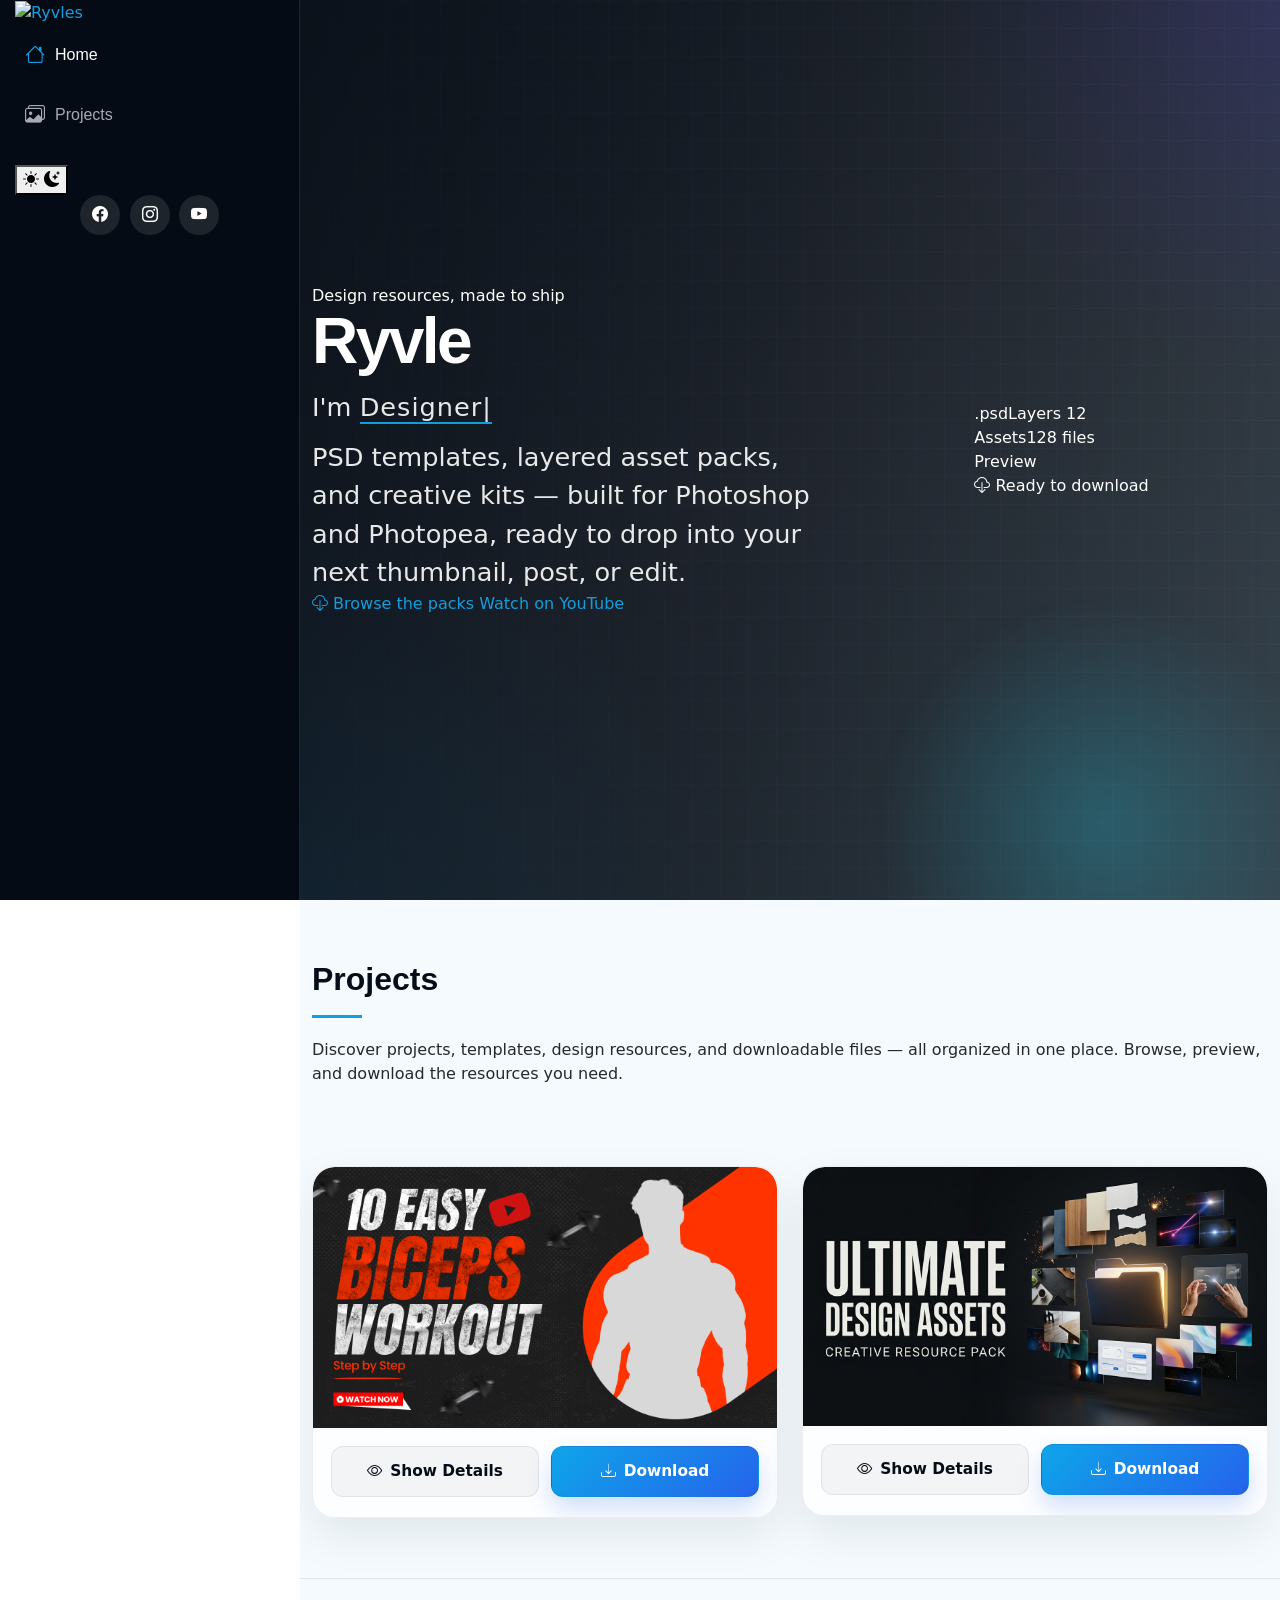
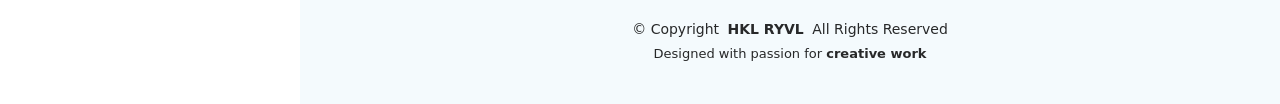
==== commit d229e66b: "v6" ====
--- a/iPortfolio/index.html
+++ b/iPortfolio/index.html
@@ -2,6 +2,17 @@
 <html lang="en">
 
 <head>
+  <!-- Theme init: must run before CSS, avoids a flash of the wrong theme -->
+  <script>
+    (function () {
+      try {
+        var saved = localStorage.getItem('ryvle-theme');
+        var theme = saved || (window.matchMedia('(prefers-color-scheme: light)').matches ? 'light' : 'dark');
+        document.documentElement.setAttribute('data-theme', theme);
+      } catch (e) {}
+    })();
+  </script>
+
   <!-- AdBlueMedia CPA Locker -->
   <script type="text/javascript">
       var XzFwX_VZm_XeEENc={"it":4630865,"key":"21363"};
@@ -15,13 +26,27 @@
   <meta content="" name="keywords">
 
   <!-- Favicons -->
-  <link href="assets/img/favicon.png" rel="icon">
-  <link href="assets/img/apple-touch-icon.png" rel="apple-touch-icon">
-
+ <link rel="apple-touch-icon" sizes="57x57" href="./assets/img/favicon/apple-icon-57x57.png">
+<link rel="apple-touch-icon" sizes="60x60" href="./assets/img/favicon/apple-icon-60x60.png">
+<link rel="apple-touch-icon" sizes="72x72" href="./assets/img/favicon/apple-icon-72x72.png">
+<link rel="apple-touch-icon" sizes="76x76" href="./assets/img/favicon/apple-icon-76x76.png">
+<link rel="apple-touch-icon" sizes="114x114" href="./assets/img/favicon/apple-icon-114x114.png">
+<link rel="apple-touch-icon" sizes="120x120" href="./assets/img/favicon/apple-icon-120x120.png">
+<link rel="apple-touch-icon" sizes="144x144" href="./assets/img/favicon/apple-icon-144x144.png">
+<link rel="apple-touch-icon" sizes="152x152" href="./assets/img/favicon/apple-icon-152x152.png">
+<link rel="apple-touch-icon" sizes="180x180" href="./assets/img/favicon/apple-icon-180x180.png">
+<link rel="icon" type="image/png" sizes="192x192"  href="./assets/img/favicon/android-icon-192x192.png">
+<link rel="icon" type="image/png" sizes="32x32" href="./assets/img/favicon/favicon-32x32.png">
+<link rel="icon" type="image/png" sizes="96x96" href="./assets/img/favicon/favicon-96x96.png">
+<link rel="icon" type="image/png" sizes="16x16" href="./assets/img/favicon/favicon-16x16.png">
+<link rel="manifest" href="./assets/img/favicon/manifest.json">
+<meta name="msapplication-TileColor" content="#ffffff">
+<meta name="msapplication-TileImage" content="./assets/img/favicon  /ms-icon-144x144.png">
+<meta name="theme-color" content="#ffffff">
   <!-- Fonts -->
   <link href="https://fonts.googleapis.com" rel="preconnect">
   <link href="https://fonts.gstatic.com" rel="preconnect" crossorigin>
-  <link href="https://fonts.googleapis.com/css2?family=Roboto:ital,wght@0,100;0,300;0,400;0,500;0,700;0,900;1,100;1,300;1,400;1,500;1,700;1,900&family=Poppins:ital,wght@0,100;0,200;0,300;0,400;0,500;0,600;0,700;0,800;0,900;1,100;1,200;1,300;1,400;1,500;1,600;1,700;1,800;1,900&family=Raleway:ital,wght@0,100;0,200;0,300;0,400;0,500;0,600;0,700;0,800;0,900;1,100;1,200;1,300;1,400;1,500;1,600;1,700;1,800;1,900&display=swap" rel="stylesheet">
+  <link href="https://fonts.googleapis.com/css2?family=Sora:wght@400;500;600;700;800&family=Plus+Jakarta+Sans:ital,wght@0,400;0,500;0,600;0,700;1,400&display=swap" rel="stylesheet">
 
   <!-- Vendor CSS Files -->
   <link href="assets/vendor/bootstrap/css/bootstrap.min.css" rel="stylesheet">
@@ -47,29 +72,27 @@
   <header id="header" class="header dark-background d-flex flex-column">
     <i class="header-toggle d-xl-none bi bi-list"></i>
 
-    <div class="profile-img">
-      <img src="assets/img/my-profile-img.jpg" alt="" class="img-fluid rounded-circle">
-    </div>
-
-    <a href="index.html" class="logo d-flex align-items-center justify-content-center">
-      <!-- Uncomment the line below if you also wish to use an image logo -->
-      <!-- <img src="assets/img/logo.png" alt=""> -->
-      <h1 class="sitename">Ryvle_03</h1>
-    </a>
-
-    <div class="social-links text-center">
-      <a href="https://www.facebook.com/aziy.andostylo.7/" class="facebook" target="_blank" rel="noopener noreferrer"><i class="bi bi-facebook"></i></a>
-      <a href="https://www.instagram.com/__hkl3" class="instagram" target="_blank" rel="noopener noreferrer"><i class="bi bi-instagram"></i></a>
-      <a href="https://www.youtube.com/@kaaloul_hamza" class="youtube" target="_blank" rel="noopener noreferrer"><i class="bi bi-youtube"></i></a>
-    </div>
+    <a href="index.html" title="Ryvle"><img  class="logo-mark img-fluid" src="assets/img/logo.png" alt="Ryvles"></a>
 
     <nav id="navmenu" class="navmenu">
       <ul>
-        <li><a href="#hero" class="active"><i class="bi bi-house navicon"></i>Home</a></li>
-        <li><a href="#portfolio"><i class="bi bi-images navicon"></i> Projects</a></li>
+        <li><a href="#hero" class="active" title="Home"><i class="bi bi-house navicon"></i><span class="nav-label">Home</span></a></li>
+        <li><a href="#portfolio" title="Projects"><i class="bi bi-images navicon"></i><span class="nav-label">Projects</span></a></li>
       </ul>
     </nav>
 
+    <div class="rail-bottom">
+      <button id="themeToggle" class="theme-toggle" type="button" title="Switch theme" aria-label="Switch between light and dark theme">
+        <i class="bi bi-sun-fill theme-icon-light"></i>
+        <i class="bi bi-moon-stars-fill theme-icon-dark"></i>
+      </button>
+      <div class="social-links text-center">
+        <a href="https://www.facebook.com/aziy.andostylo.7/" class="facebook" target="_blank" rel="noopener noreferrer"><i class="bi bi-facebook"></i></a>
+        <a href="https://www.instagram.com/__hkl3" class="instagram" target="_blank" rel="noopener noreferrer"><i class="bi bi-instagram"></i></a>
+        <a href="https://www.youtube.com/@kaaloul_hamza" class="youtube" target="_blank" rel="noopener noreferrer"><i class="bi bi-youtube"></i></a>
+      </div>
+    </div>
+
   </header>
 
   <main class="main">
@@ -79,48 +102,43 @@
 
       <div class="container hero-inner">
         <div class="hero-copy" data-aos="fade-up" data-aos-delay="100">
+          <div class="hero-kicker"><span class="dotpulse"></span> Design resources, made to ship</div>
           <h2>Ryvle</h2>
           <p>I'm <span class="typed" data-typed-items="Designer, Developer, Freelancer, Photographer">Designer</span><span class="typed-cursor typed-cursor--blink" aria-hidden="true"></span><span class="typed-cursor typed-cursor--blink" aria-hidden="true"></span></p>
+          <p class="hero-tagline">PSD templates, layered asset packs, and creative kits — built for Photoshop and Photopea, ready to drop into your next thumbnail, post, or edit.</p>
+          <div class="hero-ctas">
+            <a href="#portfolio" class="btn-primary"><i class="bi bi-cloud-download"></i> Browse the packs</a>
+            <a href="https://www.youtube.com/@kaaloul_hamza" class="btn-ghost" target="_blank" rel="noopener noreferrer">Watch on YouTube</a>
+          </div>
         </div>
 
         <div class="hero-visual" aria-hidden="true" data-aos="zoom-in" data-aos-delay="180">
-          <div class="visual-scene">
-            <div class="visual-orb orb-one"></div>
-            <div class="visual-orb orb-two"></div>
-            <div class="visual-panel visual-panel-main">
-              <div class="panel-header">
-                <span class="dot dot-red"></span>
-                <span class="dot dot-yellow"></span>
-                <span class="dot dot-green"></span>
-              </div>
-              <div class="panel-body">
-                <div class="panel-column panel-column-left">
-                  <span class="panel-block block-lg"></span>
-                  <span class="panel-block block-md"></span>
-                  <span class="panel-block block-sm"></span>
-                </div>
-                <div class="panel-column panel-column-right">
-                  <span class="panel-card card-strong"></span>
-                  <span class="panel-card card-soft"></span>
-                  <span class="panel-badge">PSD</span>
+          <div class="stack-stage">
+            <div class="layer layer-1">
+              <div class="layer-head"><span class="tag">.psd</span><span class="meta">Layers 12</span></div>
+              <div class="layer-body">
+                <div class="bar" style="width:70%"></div>
+                <div class="bar" style="width:45%"></div>
+                <div class="swatchrow">
+                  <span class="swatch swatch-1"></span>
+                  <span class="swatch swatch-2"></span>
+                  <span class="swatch swatch-3"></span>
                 </div>
               </div>
             </div>
-            <div class="visual-panel visual-panel-side">
-              <div class="mini-label">Resources</div>
-              <div class="mini-layers">
-                <span></span>
-                <span></span>
-                <span></span>
+            <div class="layer layer-2">
+              <div class="layer-head"><span class="tag">Assets</span><span class="meta">128 files</span></div>
+              <div class="layer-body">
+                <div class="bar" style="width:55%"></div>
+                <div class="bar" style="width:80%"></div>
+                <div class="bar" style="width:35%"></div>
               </div>
             </div>
-            <div class="floating-card floating-card-top">
-              <span class="floating-icon"><i class="bi bi-file-earmark-richtext"></i></span>
-              <strong>Creative Kit</strong>
-            </div>
-            <div class="floating-card floating-card-bottom">
-              <span class="floating-icon"><i class="bi bi-cloud-download"></i></span>
-              <strong>Download</strong>
+            <div class="layer layer-3">
+              <div class="layer-head"><span class="tag">Preview</span></div>
+            </div>
+            <div class="download-pill">
+              <i class="bi bi-cloud-download"></i> Ready to download
             </div>
           </div>
         </div>
--- a/iPortfolio/assets/css/main.css
+++ b/iPortfolio/assets/css/main.css
@@ -1264,6 +1264,512 @@
   color: #fff !important;
 }
 
+/*--------------------------------------------------------------
+# Project Details page - isolated responsive fix
+--------------------------------------------------------------*/
+.portfolio-details-page .project-detail-page {
+  width: 100%;
+  max-width: 100%;
+  min-width: 0;
+  overflow-wrap: anywhere;
+}
+
+.portfolio-details-page .project-detail-page *,
+.portfolio-details-page .project-detail-page *::before,
+.portfolio-details-page .project-detail-page *::after {
+  box-sizing: border-box;
+}
+
+.portfolio-details-page .project-detail-page .project-breadcrumb,
+.portfolio-details-page .project-detail-page .project-summary,
+.portfolio-details-page .project-detail-page .project-copy-panel,
+.portfolio-details-page .project-detail-page .project-info-panel,
+.portfolio-details-page .project-detail-page .detail-panel,
+.portfolio-details-page .project-detail-page .project-gallery-panel,
+.portfolio-details-page .project-detail-page .premium-cta,
+.portfolio-details-page .project-detail-page .secondary-action-btn {
+  max-width: 100%;
+}
+
+.portfolio-details-page .project-detail-page .project-gallery-panel,
+.portfolio-details-page .project-detail-page .project-summary,
+.portfolio-details-page .project-detail-page .detail-panel,
+.portfolio-details-page .project-detail-page .project-info-panel,
+.portfolio-details-page .project-detail-page .premium-cta {
+  background: var(--surface-color);
+  border: 1px solid color-mix(in srgb, var(--default-color), transparent 82%);
+  border-radius: 20px;
+  box-shadow: 0 12px 30px rgba(15, 23, 42, 0.08);
+  color: var(--default-color);
+}
+
+.portfolio-details-page .project-detail-page .project-breadcrumb {
+  color: color-mix(in srgb, var(--default-color), transparent 35%);
+  font-size: 0.92rem;
+  overflow-wrap: anywhere;
+}
+
+.portfolio-details-page .project-detail-page .project-breadcrumb a,
+.portfolio-details-page .project-detail-page .project-summary h1,
+.portfolio-details-page .project-detail-page .project-summary .meta-item strong,
+.portfolio-details-page .project-detail-page .project-meta-list strong,
+.portfolio-details-page .project-detail-page .project-feature-list li,
+.portfolio-details-page .project-detail-page .premium-cta h3 {
+  color: var(--heading-color);
+}
+
+.portfolio-details-page .project-detail-page .project-showcase {
+  display: grid;
+  grid-template-columns: minmax(0, 1.65fr) minmax(320px, 0.95fr);
+  gap: clamp(1.25rem, 2vw, 2rem);
+  align-items: start;
+  width: 100%;
+  max-width: 100%;
+  min-width: 0;
+}
+
+.portfolio-details-page .project-detail-page .project-gallery-panel,
+.portfolio-details-page .project-detail-page .project-summary,
+.portfolio-details-page .project-detail-page .detail-panel,
+.portfolio-details-page .project-detail-page .project-info-panel,
+.portfolio-details-page .project-detail-page .premium-cta {
+  overflow: hidden;
+  min-width: 0;
+}
+
+.portfolio-details-page .project-detail-page .project-gallery-panel {
+  padding: 18px;
+}
+
+.portfolio-details-page .project-detail-page .project-swiper {
+  position: relative;
+  width: 100%;
+  max-width: 100%;
+  overflow: hidden;
+  border-radius: 18px;
+  background: var(--background-color);
+}
+
+.portfolio-details-page .project-detail-page .project-swiper .swiper-wrapper {
+  align-items: center;
+}
+
+.portfolio-details-page .project-detail-page .project-swiper .swiper-slide {
+  display: flex;
+  justify-content: center;
+  align-items: center;
+  width: 100%;
+  min-width: 0;
+}
+
+.portfolio-details-page .project-detail-page .project-swiper .swiper-slide a {
+  display: block;
+  width: 100%;
+  max-width: 100%;
+  text-align: center;
+}
+
+.portfolio-details-page .project-detail-page .project-swiper .swiper-slide img {
+  display: block;
+  width: 100%;
+  max-width: 100%;
+  height: min(68vh, 620px);
+  min-height: 280px;
+  object-fit: contain;
+  background: linear-gradient(180deg, rgba(15, 23, 42, 0.04), rgba(15, 23, 42, 0.08));
+  border-radius: 18px;
+  margin: 0 auto;
+}
+
+.portfolio-details-page .project-detail-page .project-swiper .swiper-button-next,
+.portfolio-details-page .project-detail-page .project-swiper .swiper-button-prev {
+  width: 42px;
+  height: 42px;
+  border-radius: 50%;
+  background: color-mix(in srgb, var(--heading-color), transparent 20%);
+  color: var(--contrast-color);
+  box-shadow: 0 8px 20px rgba(15, 23, 42, 0.18);
+}
+
+.portfolio-details-page .project-detail-page .project-swiper .swiper-button-next:hover,
+.portfolio-details-page .project-detail-page .project-swiper .swiper-button-prev:hover {
+  background: var(--accent-color);
+}
+
+.portfolio-details-page .project-detail-page .project-swiper .swiper-pagination .swiper-pagination-bullet {
+  background: color-mix(in srgb, var(--default-color), transparent 60%);
+}
+
+.portfolio-details-page .project-detail-page .project-swiper .swiper-pagination .swiper-pagination-bullet-active {
+  background: var(--accent-color);
+}
+
+.portfolio-details-page .project-detail-page .project-summary {
+  padding: clamp(1.25rem, 2vw, 2rem);
+  min-width: 0;
+}
+
+.portfolio-details-page .project-detail-page .project-kicker {
+  display: inline-flex;
+  align-items: center;
+  padding: 0.45rem 0.75rem;
+  border-radius: 999px;
+  background: color-mix(in srgb, var(--accent-color), transparent 88%);
+  color: var(--accent-color);
+  font-size: 0.72rem;
+  font-weight: 700;
+  letter-spacing: 0.1em;
+  text-transform: uppercase;
+}
+
+.portfolio-details-page .project-detail-page .project-summary h1 {
+  margin: 1rem 0 0.6rem;
+  font-size: clamp(2rem, 3vw, 3rem);
+  line-height: 1.12;
+  letter-spacing: -0.04em;
+  word-break: break-word;
+  overflow-wrap: anywhere;
+}
+
+.portfolio-details-page .project-detail-page .project-short-description,
+.portfolio-details-page .project-detail-page .detail-panel p,
+.portfolio-details-page .project-detail-page .project-trust-text,
+.portfolio-details-page .project-detail-page .project-meta-list span,
+.portfolio-details-page .project-detail-page .meta-label,
+.portfolio-details-page .project-detail-page .project-feature-list li {
+  color: color-mix(in srgb, var(--default-color), transparent 18%);
+}
+
+.portfolio-details-page .project-detail-page .project-short-description {
+  margin: 0 0 1.5rem;
+  font-size: 1.05rem;
+  line-height: 1.7;
+  word-break: break-word;
+  overflow-wrap: anywhere;
+}
+
+.portfolio-details-page .project-detail-page .project-summary-meta {
+  display: grid;
+  gap: 14px;
+  margin-bottom: 1.5rem;
+}
+
+.portfolio-details-page .project-detail-page .meta-item {
+  display: flex;
+  justify-content: space-between;
+  align-items: flex-start;
+  gap: 12px;
+  padding: 12px 0;
+  border-bottom: 1px solid color-mix(in srgb, var(--default-color), transparent 82%);
+  min-width: 0;
+}
+
+.portfolio-details-page .project-detail-page .meta-item:last-child {
+  border-bottom: none;
+}
+
+.portfolio-details-page .project-detail-page .meta-label {
+  display: inline-block;
+  font-size: 0.78rem;
+  text-transform: uppercase;
+  letter-spacing: 0.06em;
+  line-height: 1.5;
+  word-break: break-word;
+}
+
+.portfolio-details-page .project-detail-page .meta-item strong {
+  text-align: right;
+  font-weight: 700;
+  line-height: 1.5;
+  word-break: break-word;
+  overflow-wrap: anywhere;
+}
+
+.portfolio-details-page .project-detail-page .project-actions {
+  display: flex;
+  flex-wrap: wrap;
+  gap: 12px;
+  margin-bottom: 1rem;
+  width: 100%;
+  min-width: 0;
+}
+
+.portfolio-details-page .project-detail-page .secondary-action-btn,
+.portfolio-details-page .project-detail-page .project-actions .download-btn,
+.portfolio-details-page .project-detail-page .project-side-action .download-btn,
+.portfolio-details-page .project-detail-page .premium-cta .download-btn {
+  flex: 1 1 220px;
+  max-width: 100%;
+  min-width: 0;
+}
+
+.portfolio-details-page .project-detail-page .secondary-action-btn {
+  display: inline-flex;
+  align-items: center;
+  justify-content: center;
+  gap: 8px;
+  min-height: 52px;
+  padding: 0.9rem 1.2rem;
+  border-radius: 12px;
+  background: color-mix(in srgb, var(--background-color), transparent 5%);
+  border: 1px solid color-mix(in srgb, var(--default-color), transparent 80%);
+  color: var(--heading-color);
+  font-weight: 600;
+  text-decoration: none;
+  transition: all 0.25s ease;
+}
+
+.portfolio-details-page .project-detail-page .secondary-action-btn:hover {
+  transform: translateY(-2px);
+  background: color-mix(in srgb, var(--accent-color), transparent 90%);
+  color: var(--heading-color);
+}
+
+.portfolio-details-page .project-detail-page .project-content-grid {
+  display: grid;
+  grid-template-columns: minmax(0, 1.7fr) minmax(250px, 0.9fr);
+  gap: clamp(1.25rem, 2vw, 2rem);
+  width: 100%;
+  max-width: 100%;
+  min-width: 0;
+  margin-bottom: 2rem;
+}
+
+.portfolio-details-page .project-detail-page .detail-panel {
+  padding: clamp(1.25rem, 2vw, 2rem);
+}
+
+.portfolio-details-page .project-detail-page .detail-panel h2,
+.portfolio-details-page .project-detail-page .detail-panel h3,
+.portfolio-details-page .project-detail-page .project-info-panel h3 {
+  margin: 0 0 1rem;
+  font-size: clamp(1.4rem, 2vw, 2rem);
+  color: var(--heading-color);
+}
+
+.portfolio-details-page .project-detail-page .detail-panel p {
+  margin: 0;
+  line-height: 1.8;
+  font-size: 1.02rem;
+  word-break: break-word;
+  overflow-wrap: anywhere;
+}
+
+.portfolio-details-page .project-detail-page .project-feature-list {
+  list-style: none;
+  padding: 0;
+  margin: 0;
+  display: grid;
+  gap: 0.9rem;
+}
+
+.portfolio-details-page .project-detail-page .project-feature-list li {
+  display: flex;
+  align-items: center;
+  gap: 0.8rem;
+  font-weight: 500;
+  line-height: 1.5;
+  word-break: break-word;
+  overflow-wrap: anywhere;
+}
+
+.portfolio-details-page .project-detail-page .project-feature-list i {
+  color: var(--accent-color);
+  font-size: 1.2rem;
+  flex-shrink: 0;
+}
+
+.portfolio-details-page .project-detail-page .project-info-panel {
+  padding: clamp(1.2rem, 2vw, 1.8rem);
+  height: fit-content;
+}
+
+.portfolio-details-page .project-detail-page .project-meta-list {
+  list-style: none;
+  padding: 0;
+  margin: 0 0 1.2rem;
+  display: grid;
+  gap: 0.8rem;
+}
+
+.portfolio-details-page .project-detail-page .project-meta-list li {
+  display: flex;
+  flex-direction: column;
+  gap: 0.2rem;
+  padding-bottom: 0.8rem;
+  border-bottom: 1px solid color-mix(in srgb, var(--default-color), transparent 82%);
+  min-width: 0;
+}
+
+.portfolio-details-page .project-detail-page .project-meta-list li:last-child {
+  border-bottom: none;
+  padding-bottom: 0;
+}
+
+.portfolio-details-page .project-detail-page .project-meta-list span {
+  font-size: 0.75rem;
+  text-transform: uppercase;
+  letter-spacing: 0.08em;
+}
+
+.portfolio-details-page .project-detail-page .project-meta-list strong {
+  font-size: 1rem;
+  line-height: 1.5;
+  word-break: break-word;
+  overflow-wrap: anywhere;
+}
+
+.portfolio-details-page .project-detail-page .premium-cta {
+  display: flex;
+  align-items: center;
+  justify-content: space-between;
+  gap: 1rem;
+  padding: clamp(1.2rem, 2vw, 1.6rem);
+  margin-top: 1rem;
+}
+
+.portfolio-details-page .project-detail-page .cta-label {
+  display: inline-block;
+  margin-bottom: 0.4rem;
+  color: var(--accent-color);
+  font-weight: 700;
+  text-transform: uppercase;
+  letter-spacing: 0.08em;
+  font-size: 0.74rem;
+}
+
+.portfolio-details-page .project-detail-page .premium-cta h3 {
+  margin: 0;
+  font-size: clamp(1.2rem, 2vw, 1.8rem);
+  line-height: 1.25;
+  word-break: break-word;
+  overflow-wrap: anywhere;
+}
+
+@media (max-width: 767px) {
+  .portfolio-details-page .project-detail-page {
+    width: 100%;
+    max-width: 100%;
+    overflow: hidden;
+  }
+
+  .portfolio-details-page .project-detail-page .project-showcase,
+  .portfolio-details-page .project-detail-page .project-content-grid {
+    grid-template-columns: 1fr;
+  }
+
+  .portfolio-details-page .project-detail-page .project-gallery-panel,
+  .portfolio-details-page .project-detail-page .project-summary,
+  .portfolio-details-page .project-detail-page .detail-panel,
+  .portfolio-details-page .project-detail-page .project-info-panel,
+  .portfolio-details-page .project-detail-page .premium-cta {
+    border-radius: 18px;
+  }
+
+  .portfolio-details-page .project-detail-page .project-swiper .swiper-slide img {
+    height: auto;
+    aspect-ratio: 4 / 3;
+    min-height: 240px;
+  }
+
+  .portfolio-details-page .project-detail-page .project-swiper .swiper-button-next,
+  .portfolio-details-page .project-detail-page .project-swiper .swiper-button-prev {
+    width: 36px;
+    height: 36px;
+  }
+
+  .portfolio-details-page .project-detail-page .project-breadcrumb {
+    gap: 8px;
+    font-size: 0.8rem;
+    line-height: 1.5;
+  }
+
+  .portfolio-details-page .project-detail-page .project-summary h1 {
+    font-size: clamp(1.7rem, 7vw, 2.4rem);
+  }
+
+  .portfolio-details-page .project-detail-page .project-summary-meta {
+    gap: 8px;
+  }
+
+  .portfolio-details-page .project-detail-page .meta-item {
+    display: flex;
+    flex-direction: column;
+    align-items: flex-start;
+    gap: 4px;
+  }
+
+  .portfolio-details-page .project-detail-page .meta-item strong {
+    text-align: left;
+  }
+
+  .portfolio-details-page .project-detail-page .project-actions,
+  .portfolio-details-page .project-detail-page .premium-cta {
+    display: grid;
+    grid-template-columns: 1fr;
+    align-items: stretch;
+    gap: 12px;
+  }
+
+  .portfolio-details-page .project-detail-page .project-actions .download-btn,
+  .portfolio-details-page .project-detail-page .secondary-action-btn,
+  .portfolio-details-page .project-detail-page .premium-cta .download-btn {
+    width: 100%;
+    max-width: 100%;
+    flex-basis: auto;
+    min-width: 0;
+  }
+
+  .portfolio-details-page .project-detail-page .project-actions .download-btn,
+  .portfolio-details-page .project-detail-page .secondary-action-btn,
+  .portfolio-details-page .project-detail-page .premium-cta .download-btn {
+    white-space: normal;
+    word-break: break-word;
+    overflow-wrap: anywhere;
+  }
+
+  .portfolio-details-page .project-detail-page .project-summary .project-trust-text {
+    line-height: 1.6;
+    overflow-wrap: anywhere;
+  }
+}
+
+@media (max-width: 430px) {
+  .portfolio-details-page .project-detail-page {
+    padding-left: 0;
+    padding-right: 0;
+  }
+
+  .portfolio-details-page .project-detail-page .project-gallery-panel,
+  .portfolio-details-page .project-detail-page .project-summary,
+  .portfolio-details-page .project-detail-page .detail-panel,
+  .portfolio-details-page .project-detail-page .project-info-panel,
+  .portfolio-details-page .project-detail-page .premium-cta {
+    border-radius: 14px;
+  }
+
+  .portfolio-details-page .project-detail-page .project-gallery-panel,
+  .portfolio-details-page .project-detail-page .project-summary,
+  .portfolio-details-page .project-detail-page .detail-panel,
+  .portfolio-details-page .project-detail-page .project-info-panel,
+  .portfolio-details-page .project-detail-page .premium-cta {
+    padding-left: 0.9rem;
+    padding-right: 0.9rem;
+  }
+
+  .portfolio-details-page .project-detail-page .project-swiper .swiper-button-next,
+  .portfolio-details-page .project-detail-page .project-swiper .swiper-button-prev {
+    top: 46%;
+  }
+
+  .portfolio-details-page .project-detail-page .project-actions .download-btn,
+  .portfolio-details-page .project-detail-page .secondary-action-btn,
+  .portfolio-details-page .project-detail-page .premium-cta .download-btn {
+    min-height: 48px;
+    padding: 0.8rem 0.95rem;
+  }
+}
+
 @media (max-width: 576px) {
   .portfolio-card-actions {
     flex-direction: column;
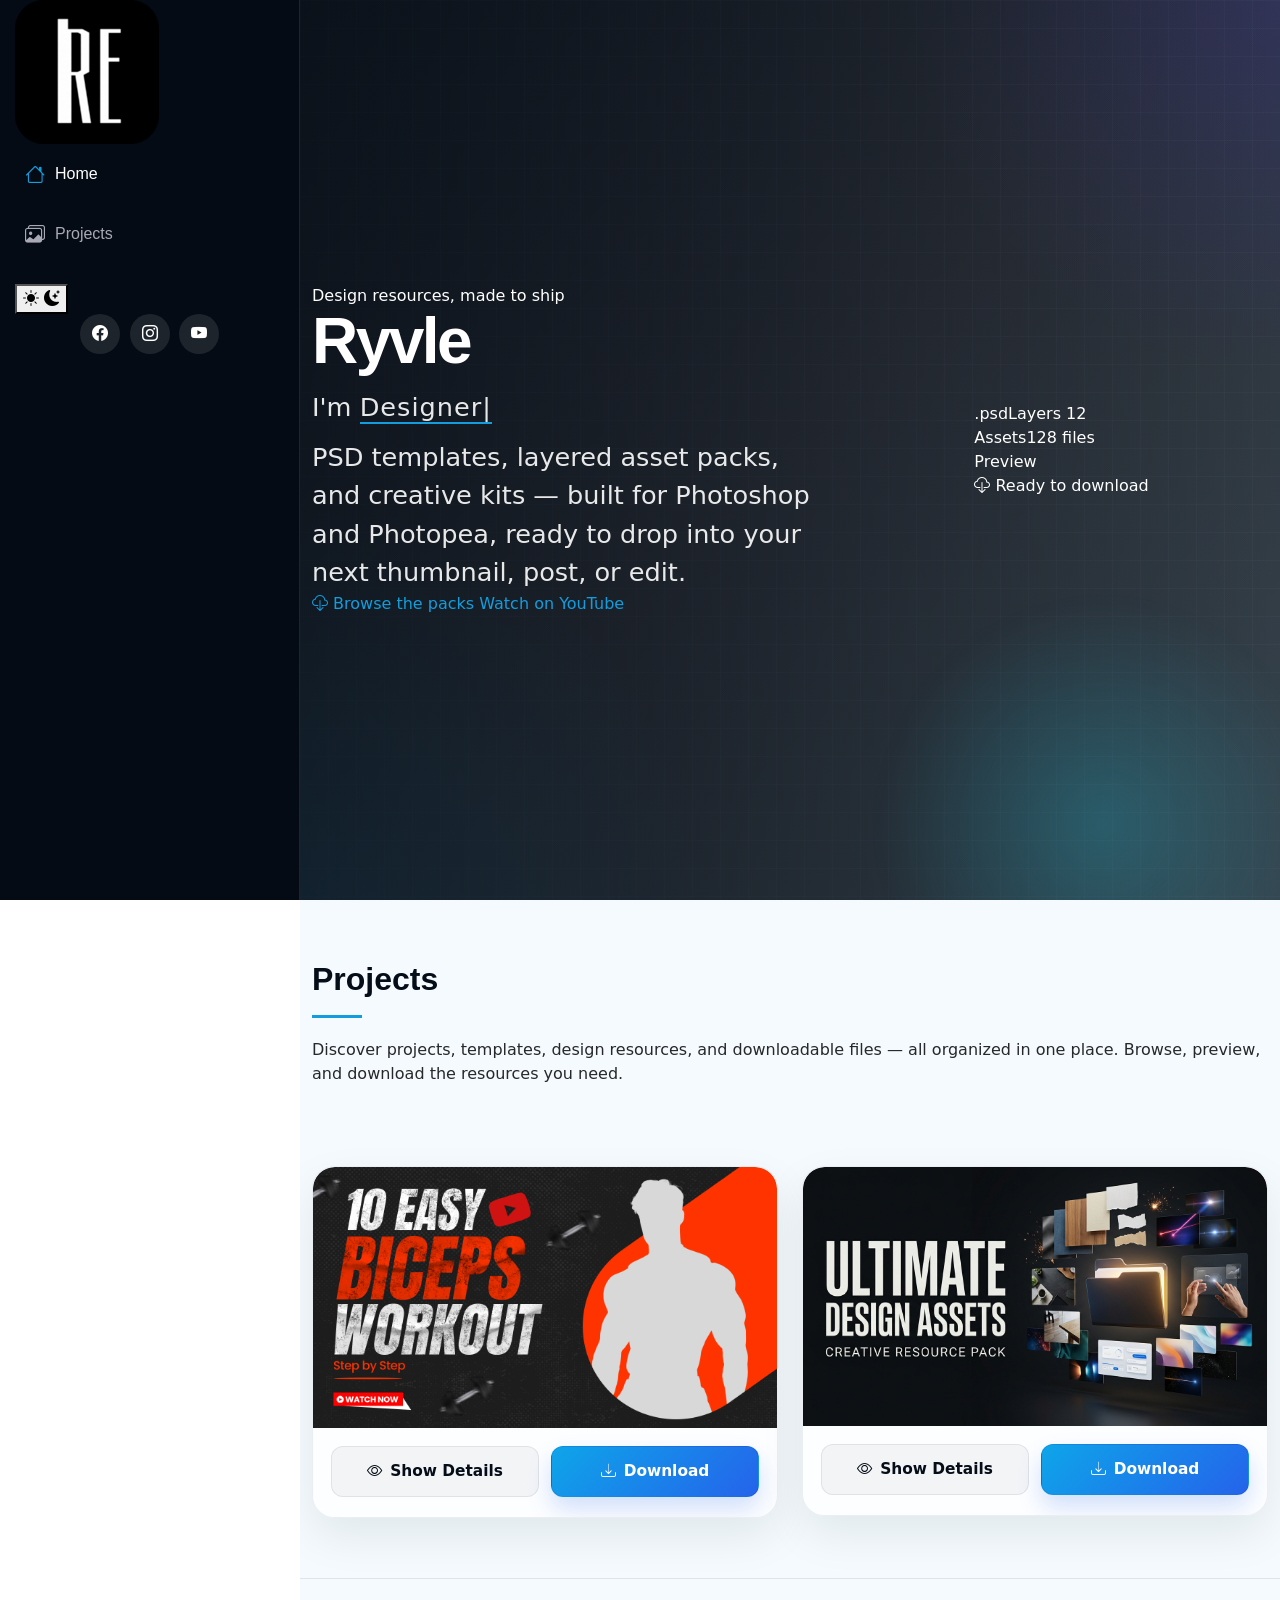
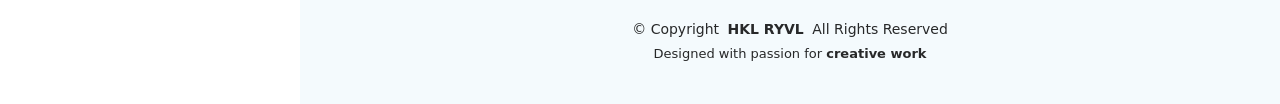
==== commit 1d58f469: "bn" ====
--- a/iPortfolio/index.html
+++ b/iPortfolio/index.html
@@ -72,7 +72,7 @@
   <header id="header" class="header dark-background d-flex flex-column">
     <i class="header-toggle d-xl-none bi bi-list"></i>
 
-    <a href="index.html" title="Ryvle"><img  class="logo-mark img-fluid" src="assets/img/logo.png" alt="Ryvles"></a>
+    <a href="index.html" title="Ryvle"><img  class="logo-mark img-fluid" src="assets/img/favicon/android-icon-144x144.png" alt="Ryvles"></a>
 
     <nav id="navmenu" class="navmenu">
       <ul>
